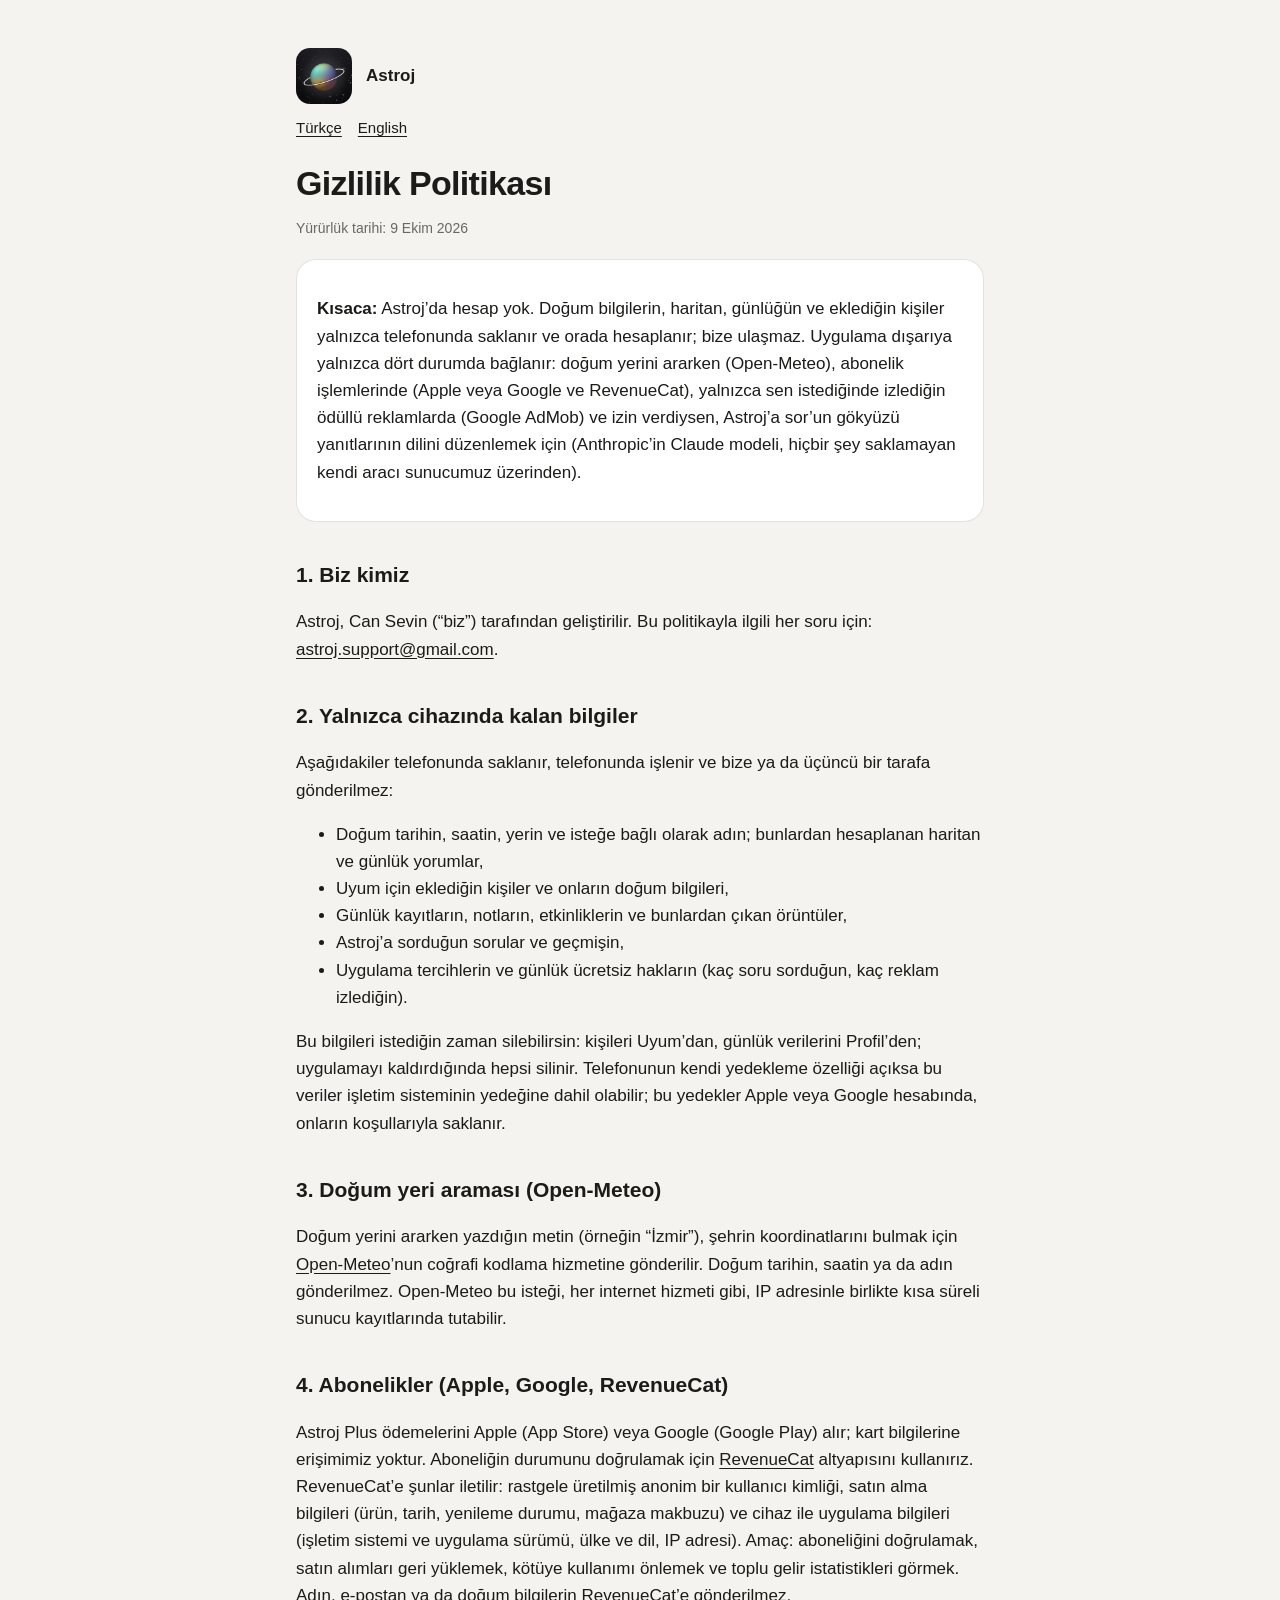
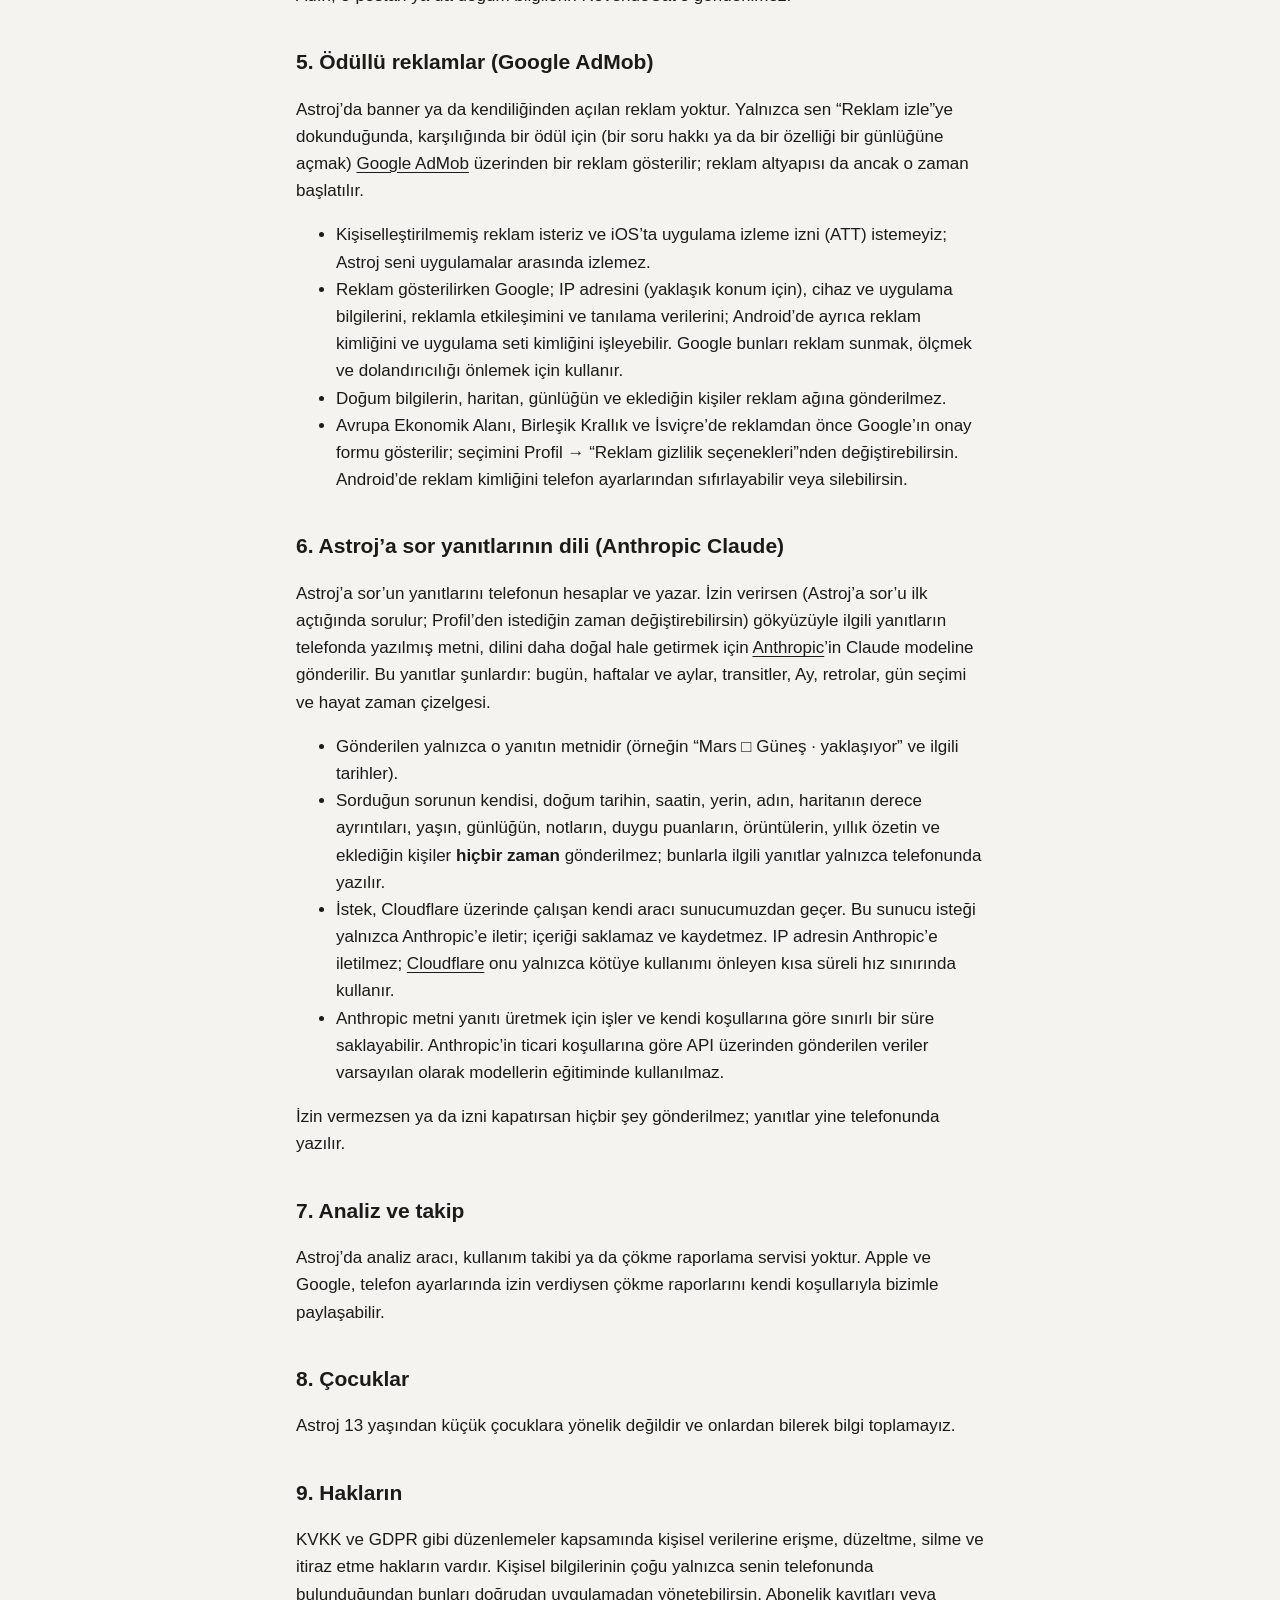
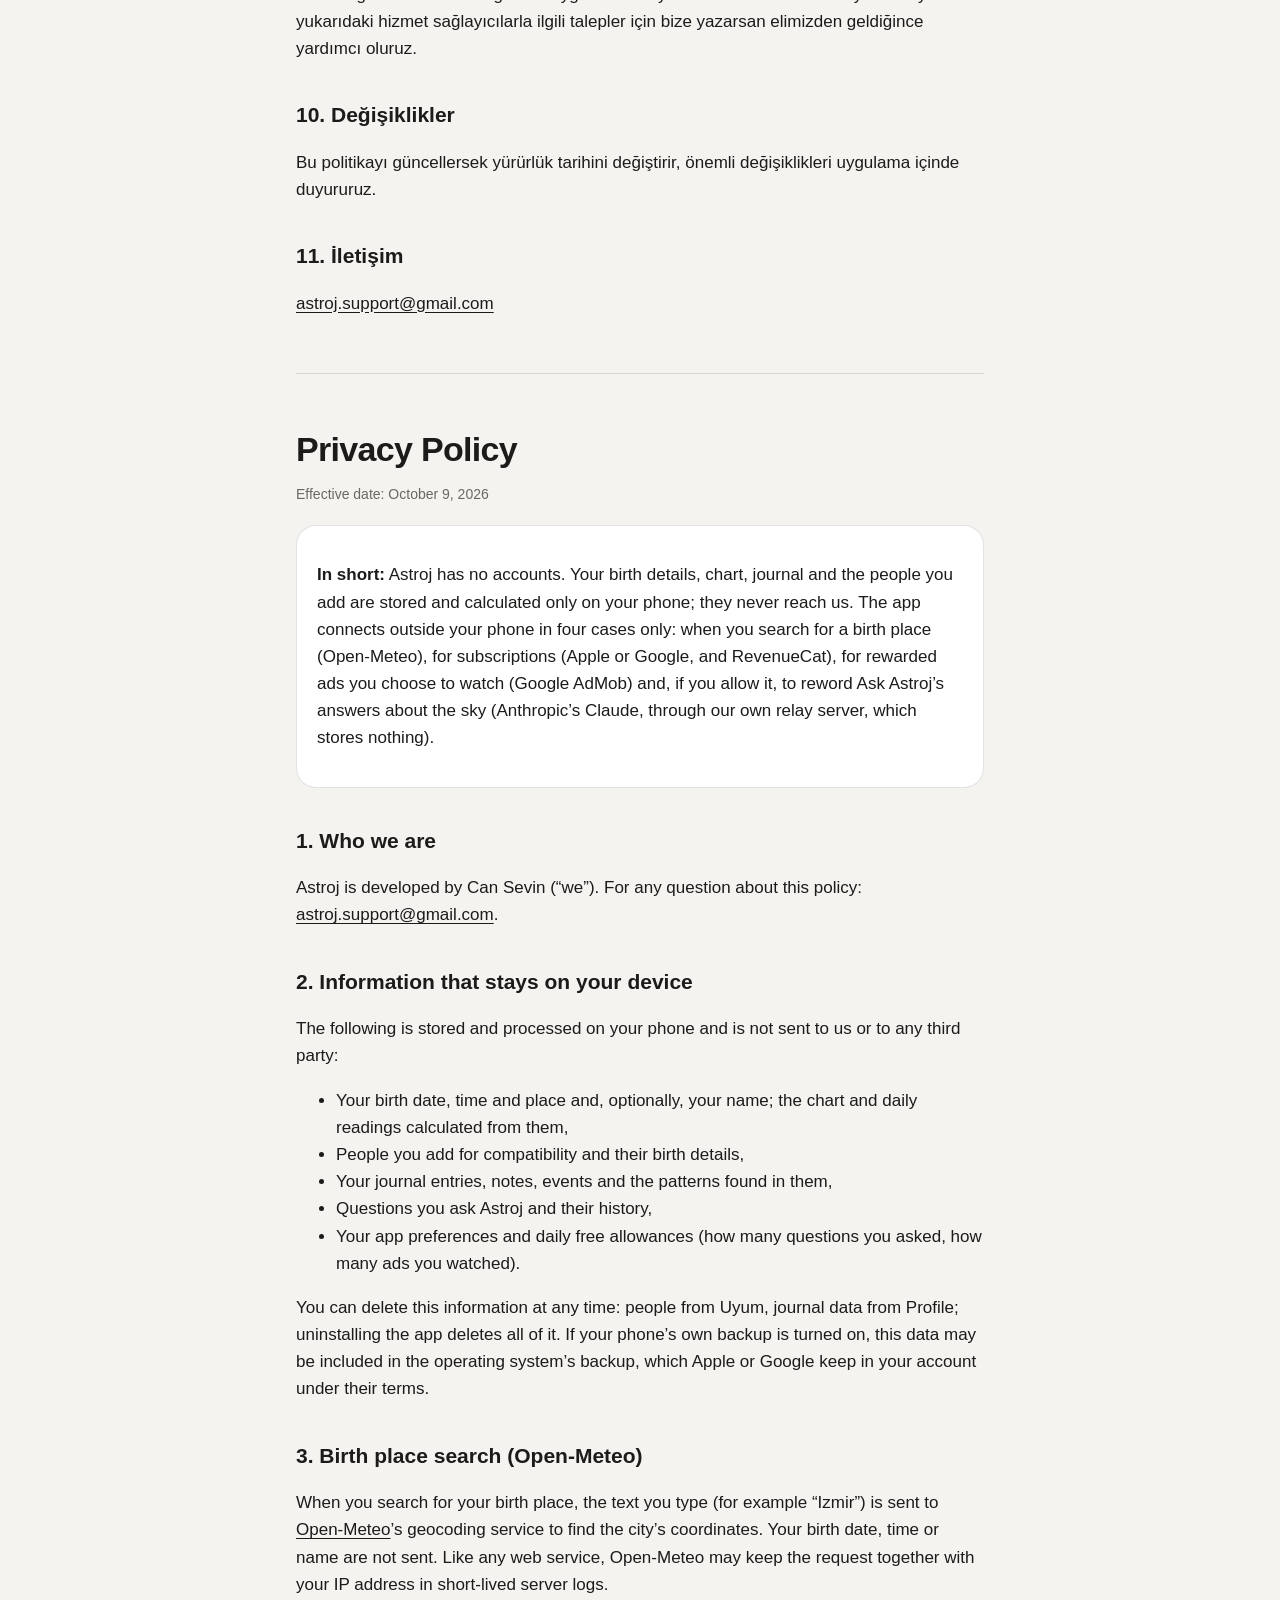
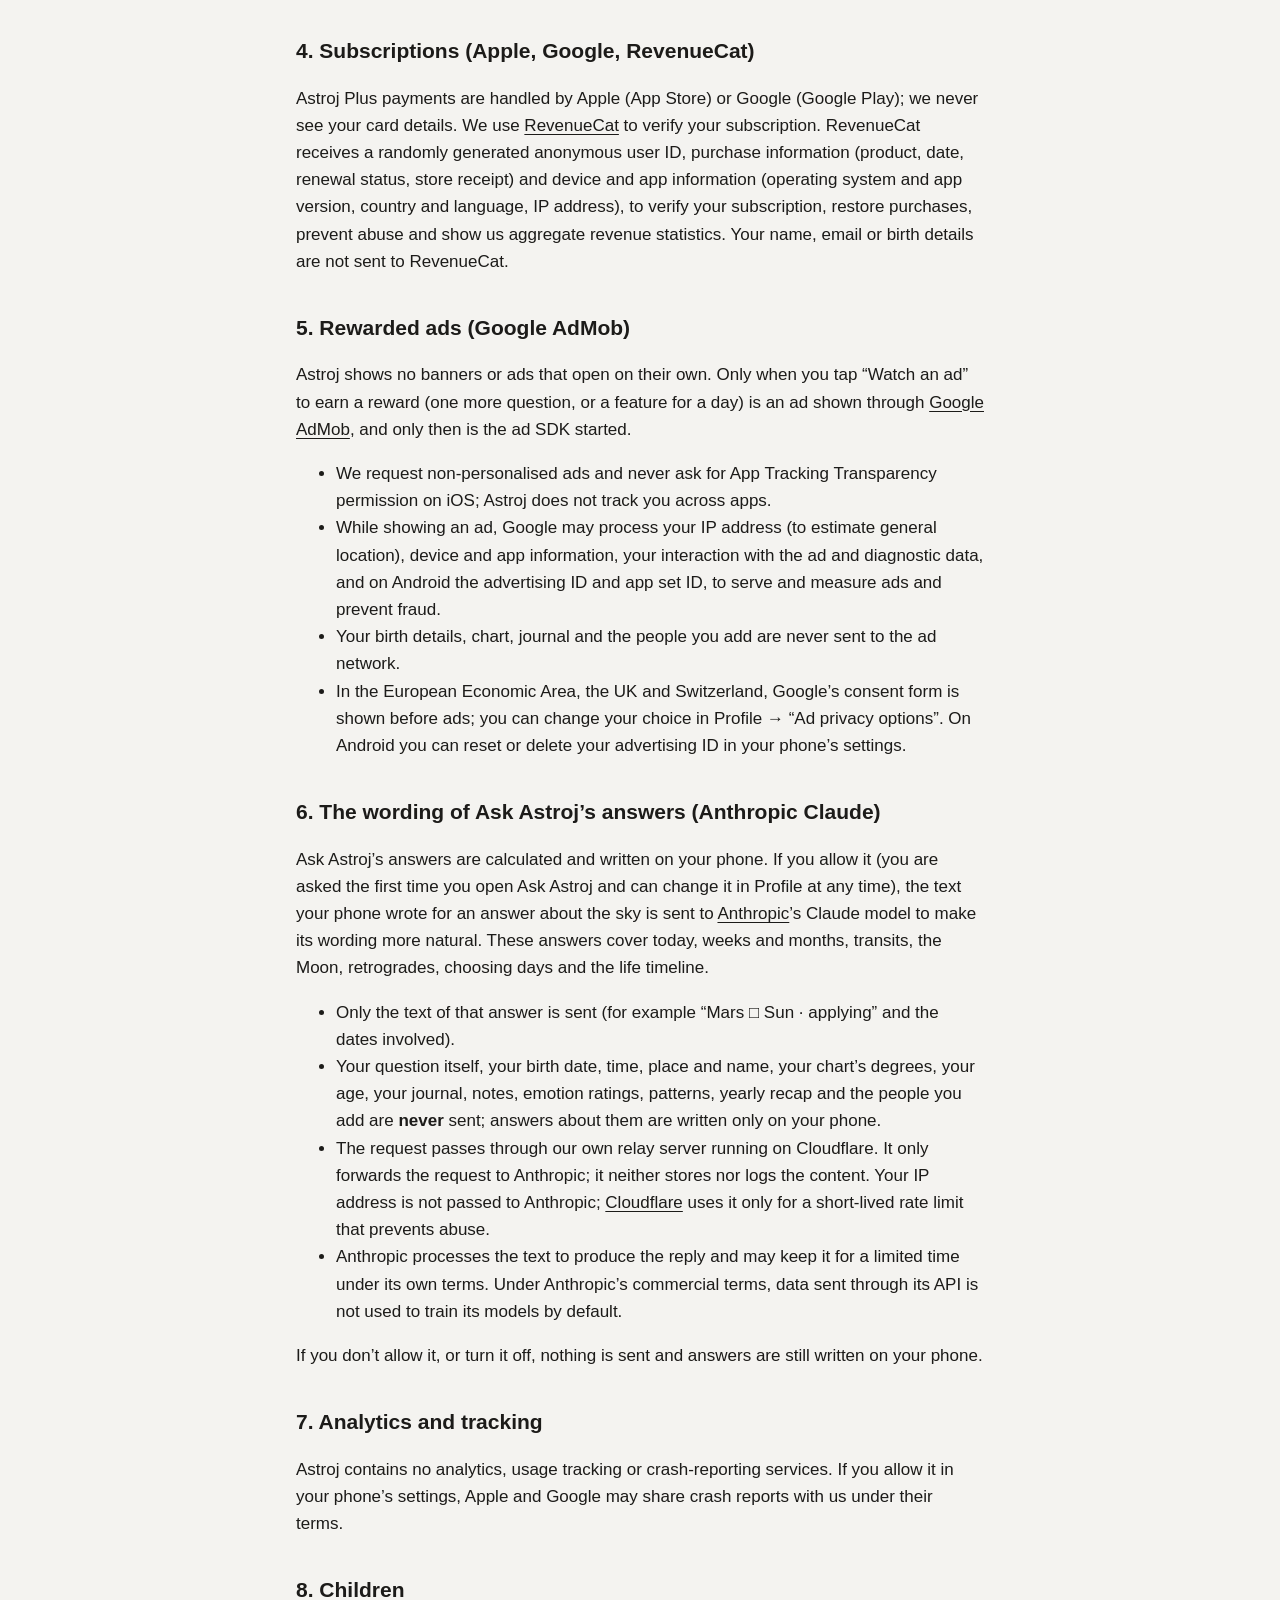
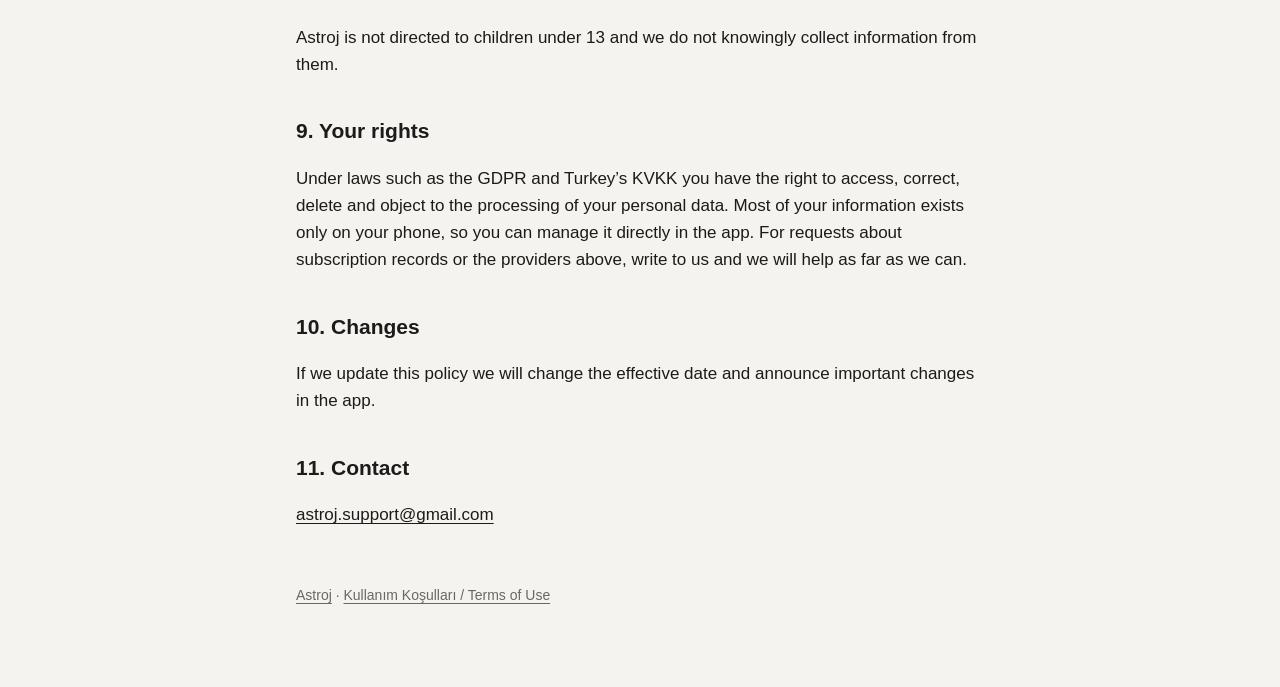
==== astroj/privacy/index.html @ 0447c9cf "Add Astroj support, privacy and terms pages; add AdMob publisher to app-ads.txt Co-Authored-By: Clau" ====
<!doctype html>
<html lang="tr">
  <head>
    <meta charset="utf-8" />
    <meta name="viewport" content="width=device-width, initial-scale=1" />
    <title>Astroj · Gizlilik Politikası</title>
    <meta name="description" content="Astroj'un hangi bilgileri nerede tuttuğu ve kimlerle paylaştığı." />
    <link rel="stylesheet" href="../style.css" />
  </head>
  <body>
    <main>
      <header>
        <img src="../icon.png" alt="" />
        <strong>Astroj</strong>
      </header>
      <nav class="lang"><a href="#tr">Türkçe</a><a href="#en">English</a></nav>

      <section id="tr">
        <h1>Gizlilik Politikası</h1>
        <p class="meta">Yürürlük tarihi: 9 Ekim 2026</p>

        <div class="summary">
          <p>
            <strong>Kısaca:</strong> Astroj’da hesap yok. Doğum bilgilerin, haritan, günlüğün ve eklediğin kişiler yalnızca telefonunda
            saklanır ve orada hesaplanır; bize ulaşmaz. Uygulama dışarıya yalnızca dört durumda bağlanır: doğum yerini ararken (Open-Meteo),
            abonelik işlemlerinde (Apple veya Google ve RevenueCat), yalnızca sen istediğinde izlediğin ödüllü reklamlarda (Google AdMob) ve
            izin verdiysen, Astroj’a sor’un gökyüzü yanıtlarının dilini düzenlemek için (Anthropic’in Claude modeli, hiçbir şey saklamayan
            kendi aracı sunucumuz üzerinden).
          </p>
        </div>

        <h2>1. Biz kimiz</h2>
        <p>Astroj, Can Sevin (“biz”) tarafından geliştirilir. Bu politikayla ilgili her soru için: <a href="mailto:astroj.support@gmail.com">astroj.support@gmail.com</a>.</p>

        <h2>2. Yalnızca cihazında kalan bilgiler</h2>
        <p>Aşağıdakiler telefonunda saklanır, telefonunda işlenir ve bize ya da üçüncü bir tarafa gönderilmez:</p>
        <ul>
          <li>Doğum tarihin, saatin, yerin ve isteğe bağlı olarak adın; bunlardan hesaplanan haritan ve günlük yorumlar,</li>
          <li>Uyum için eklediğin kişiler ve onların doğum bilgileri,</li>
          <li>Günlük kayıtların, notların, etkinliklerin ve bunlardan çıkan örüntüler,</li>
          <li>Astroj’a sorduğun sorular ve geçmişin,</li>
          <li>Uygulama tercihlerin ve günlük ücretsiz hakların (kaç soru sorduğun, kaç reklam izlediğin).</li>
        </ul>
        <p>
          Bu bilgileri istediğin zaman silebilirsin: kişileri Uyum’dan, günlük verilerini Profil’den; uygulamayı kaldırdığında hepsi silinir.
          Telefonunun kendi yedekleme özelliği açıksa bu veriler işletim sisteminin yedeğine dahil olabilir; bu yedekler Apple veya Google
          hesabında, onların koşullarıyla saklanır.
        </p>

        <h2>3. Doğum yeri araması (Open-Meteo)</h2>
        <p>
          Doğum yerini ararken yazdığın metin (örneğin “İzmir”), şehrin koordinatlarını bulmak için
          <a href="https://open-meteo.com/en/terms">Open-Meteo</a>’nun coğrafi kodlama hizmetine gönderilir. Doğum tarihin, saatin ya da adın
          gönderilmez. Open-Meteo bu isteği, her internet hizmeti gibi, IP adresinle birlikte kısa süreli sunucu kayıtlarında tutabilir.
        </p>

        <h2>4. Abonelikler (Apple, Google, RevenueCat)</h2>
        <p>
          Astroj Plus ödemelerini Apple (App Store) veya Google (Google Play) alır; kart bilgilerine erişimimiz yoktur. Aboneliğin durumunu
          doğrulamak için <a href="https://www.revenuecat.com/privacy">RevenueCat</a> altyapısını kullanırız. RevenueCat’e şunlar iletilir:
          rastgele üretilmiş anonim bir kullanıcı kimliği, satın alma bilgileri (ürün, tarih, yenileme durumu, mağaza makbuzu) ve cihaz ile
          uygulama bilgileri (işletim sistemi ve uygulama sürümü, ülke ve dil, IP adresi). Amaç: aboneliğini doğrulamak, satın alımları geri
          yüklemek, kötüye kullanımı önlemek ve toplu gelir istatistikleri görmek. Adın, e-postan ya da doğum bilgilerin RevenueCat’e
          gönderilmez.
        </p>

        <h2>5. Ödüllü reklamlar (Google AdMob)</h2>
        <p>
          Astroj’da banner ya da kendiliğinden açılan reklam yoktur. Yalnızca sen “Reklam izle”ye dokunduğunda, karşılığında bir ödül için
          (bir soru hakkı ya da bir özelliği bir günlüğüne açmak) <a href="https://policies.google.com/privacy">Google AdMob</a> üzerinden
          bir reklam gösterilir; reklam altyapısı da ancak o zaman başlatılır.
        </p>
        <ul>
          <li>Kişiselleştirilmemiş reklam isteriz ve iOS’ta uygulama izleme izni (ATT) istemeyiz; Astroj seni uygulamalar arasında izlemez.</li>
          <li>
            Reklam gösterilirken Google; IP adresini (yaklaşık konum için), cihaz ve uygulama bilgilerini, reklamla etkileşimini ve
            tanılama verilerini; Android’de ayrıca reklam kimliğini ve uygulama seti kimliğini işleyebilir. Google bunları reklam sunmak,
            ölçmek ve dolandırıcılığı önlemek için kullanır.
          </li>
          <li>Doğum bilgilerin, haritan, günlüğün ve eklediğin kişiler reklam ağına gönderilmez.</li>
          <li>
            Avrupa Ekonomik Alanı, Birleşik Krallık ve İsviçre’de reklamdan önce Google’ın onay formu gösterilir; seçimini Profil →
            “Reklam gizlilik seçenekleri”nden değiştirebilirsin. Android’de reklam kimliğini telefon ayarlarından sıfırlayabilir veya
            silebilirsin.
          </li>
        </ul>

        <h2>6. Astroj’a sor yanıtlarının dili (Anthropic Claude)</h2>
        <p>
          Astroj’a sor’un yanıtlarını telefonun hesaplar ve yazar. İzin verirsen (Astroj’a sor’u ilk açtığında sorulur; Profil’den istediğin
          zaman değiştirebilirsin) gökyüzüyle ilgili yanıtların telefonda yazılmış metni, dilini daha doğal hale getirmek için
          <a href="https://www.anthropic.com/legal/privacy">Anthropic</a>’in Claude modeline gönderilir. Bu yanıtlar şunlardır: bugün,
          haftalar ve aylar, transitler, Ay, retrolar, gün seçimi ve hayat zaman çizelgesi.
        </p>
        <ul>
          <li>Gönderilen yalnızca o yanıtın metnidir (örneğin “Mars □ Güneş · yaklaşıyor” ve ilgili tarihler).</li>
          <li>
            Sorduğun sorunun kendisi, doğum tarihin, saatin, yerin, adın, haritanın derece ayrıntıları, yaşın, günlüğün, notların, duygu
            puanların, örüntülerin, yıllık özetin ve eklediğin kişiler <strong>hiçbir zaman</strong> gönderilmez; bunlarla ilgili yanıtlar
            yalnızca telefonunda yazılır.
          </li>
          <li>
            İstek, Cloudflare üzerinde çalışan kendi aracı sunucumuzdan geçer. Bu sunucu isteği yalnızca Anthropic’e iletir; içeriği
            saklamaz ve kaydetmez. IP adresin Anthropic’e iletilmez; <a href="https://www.cloudflare.com/privacypolicy/">Cloudflare</a> onu
            yalnızca kötüye kullanımı önleyen kısa süreli hız sınırında kullanır.
          </li>
          <li>
            Anthropic metni yanıtı üretmek için işler ve kendi koşullarına göre sınırlı bir süre saklayabilir. Anthropic’in ticari
            koşullarına göre API üzerinden gönderilen veriler varsayılan olarak modellerin eğitiminde kullanılmaz.
          </li>
        </ul>
        <p>İzin vermezsen ya da izni kapatırsan hiçbir şey gönderilmez; yanıtlar yine telefonunda yazılır.</p>

        <h2>7. Analiz ve takip</h2>
        <p>
          Astroj’da analiz aracı, kullanım takibi ya da çökme raporlama servisi yoktur. Apple ve Google, telefon ayarlarında izin verdiysen
          çökme raporlarını kendi koşullarıyla bizimle paylaşabilir.
        </p>

        <h2>8. Çocuklar</h2>
        <p>Astroj 13 yaşından küçük çocuklara yönelik değildir ve onlardan bilerek bilgi toplamayız.</p>

        <h2>9. Hakların</h2>
        <p>
          KVKK ve GDPR gibi düzenlemeler kapsamında kişisel verilerine erişme, düzeltme, silme ve itiraz etme hakların vardır. Kişisel
          bilgilerinin çoğu yalnızca senin telefonunda bulunduğundan bunları doğrudan uygulamadan yönetebilirsin. Abonelik kayıtları veya
          yukarıdaki hizmet sağlayıcılarla ilgili talepler için bize yazarsan elimizden geldiğince yardımcı oluruz.
        </p>

        <h2>10. Değişiklikler</h2>
        <p>Bu politikayı güncellersek yürürlük tarihini değiştirir, önemli değişiklikleri uygulama içinde duyururuz.</p>

        <h2>11. İletişim</h2>
        <p><a href="mailto:astroj.support@gmail.com">astroj.support@gmail.com</a></p>
      </section>

      <hr />

      <section id="en" lang="en">
        <h1>Privacy Policy</h1>
        <p class="meta">Effective date: October 9, 2026</p>

        <div class="summary">
          <p>
            <strong>In short:</strong> Astroj has no accounts. Your birth details, chart, journal and the people you add are stored and
            calculated only on your phone; they never reach us. The app connects outside your phone in four cases only: when you search for a
            birth place (Open-Meteo), for subscriptions (Apple or Google, and RevenueCat), for rewarded ads you choose to watch (Google AdMob)
            and, if you allow it, to reword Ask Astroj’s answers about the sky (Anthropic’s Claude, through our own relay server, which stores
            nothing).
          </p>
        </div>

        <h2>1. Who we are</h2>
        <p>Astroj is developed by Can Sevin (“we”). For any question about this policy: <a href="mailto:astroj.support@gmail.com">astroj.support@gmail.com</a>.</p>

        <h2>2. Information that stays on your device</h2>
        <p>The following is stored and processed on your phone and is not sent to us or to any third party:</p>
        <ul>
          <li>Your birth date, time and place and, optionally, your name; the chart and daily readings calculated from them,</li>
          <li>People you add for compatibility and their birth details,</li>
          <li>Your journal entries, notes, events and the patterns found in them,</li>
          <li>Questions you ask Astroj and their history,</li>
          <li>Your app preferences and daily free allowances (how many questions you asked, how many ads you watched).</li>
        </ul>
        <p>
          You can delete this information at any time: people from Uyum, journal data from Profile; uninstalling the app deletes all of it.
          If your phone’s own backup is turned on, this data may be included in the operating system’s backup, which Apple or Google keep in
          your account under their terms.
        </p>

        <h2>3. Birth place search (Open-Meteo)</h2>
        <p>
          When you search for your birth place, the text you type (for example “Izmir”) is sent to
          <a href="https://open-meteo.com/en/terms">Open-Meteo</a>’s geocoding service to find the city’s coordinates. Your birth date, time or
          name are not sent. Like any web service, Open-Meteo may keep the request together with your IP address in short-lived server logs.
        </p>

        <h2>4. Subscriptions (Apple, Google, RevenueCat)</h2>
        <p>
          Astroj Plus payments are handled by Apple (App Store) or Google (Google Play); we never see your card details. We use
          <a href="https://www.revenuecat.com/privacy">RevenueCat</a> to verify your subscription. RevenueCat receives a randomly generated
          anonymous user ID, purchase information (product, date, renewal status, store receipt) and device and app information (operating
          system and app version, country and language, IP address), to verify your subscription, restore purchases, prevent abuse and show
          us aggregate revenue statistics. Your name, email or birth details are not sent to RevenueCat.
        </p>

        <h2>5. Rewarded ads (Google AdMob)</h2>
        <p>
          Astroj shows no banners or ads that open on their own. Only when you tap “Watch an ad” to earn a reward (one more question, or a
          feature for a day) is an ad shown through <a href="https://policies.google.com/privacy">Google AdMob</a>, and only then is the ad
          SDK started.
        </p>
        <ul>
          <li>We request non-personalised ads and never ask for App Tracking Transparency permission on iOS; Astroj does not track you across apps.</li>
          <li>
            While showing an ad, Google may process your IP address (to estimate general location), device and app information, your
            interaction with the ad and diagnostic data, and on Android the advertising ID and app set ID, to serve and measure ads and
            prevent fraud.
          </li>
          <li>Your birth details, chart, journal and the people you add are never sent to the ad network.</li>
          <li>
            In the European Economic Area, the UK and Switzerland, Google’s consent form is shown before ads; you can change your choice in
            Profile → “Ad privacy options”. On Android you can reset or delete your advertising ID in your phone’s settings.
          </li>
        </ul>

        <h2>6. The wording of Ask Astroj’s answers (Anthropic Claude)</h2>
        <p>
          Ask Astroj’s answers are calculated and written on your phone. If you allow it (you are asked the first time you open Ask Astroj
          and can change it in Profile at any time), the text your phone wrote for an answer about the sky is sent to
          <a href="https://www.anthropic.com/legal/privacy">Anthropic</a>’s Claude model to make its wording more natural. These answers
          cover today, weeks and months, transits, the Moon, retrogrades, choosing days and the life timeline.
        </p>
        <ul>
          <li>Only the text of that answer is sent (for example “Mars □ Sun · applying” and the dates involved).</li>
          <li>
            Your question itself, your birth date, time, place and name, your chart’s degrees, your age, your journal, notes, emotion
            ratings, patterns, yearly recap and the people you add are <strong>never</strong> sent; answers about them are written only on
            your phone.
          </li>
          <li>
            The request passes through our own relay server running on Cloudflare. It only forwards the request to Anthropic; it neither
            stores nor logs the content. Your IP address is not passed to Anthropic; <a href="https://www.cloudflare.com/privacypolicy/">Cloudflare</a>
            uses it only for a short-lived rate limit that prevents abuse.
          </li>
          <li>
            Anthropic processes the text to produce the reply and may keep it for a limited time under its own terms. Under Anthropic’s
            commercial terms, data sent through its API is not used to train its models by default.
          </li>
        </ul>
        <p>If you don’t allow it, or turn it off, nothing is sent and answers are still written on your phone.</p>

        <h2>7. Analytics and tracking</h2>
        <p>
          Astroj contains no analytics, usage tracking or crash-reporting services. If you allow it in your phone’s settings, Apple and
          Google may share crash reports with us under their terms.
        </p>

        <h2>8. Children</h2>
        <p>Astroj is not directed to children under 13 and we do not knowingly collect information from them.</p>

        <h2>9. Your rights</h2>
        <p>
          Under laws such as the GDPR and Turkey’s KVKK you have the right to access, correct, delete and object to the processing of your
          personal data. Most of your information exists only on your phone, so you can manage it directly in the app. For requests about
          subscription records or the providers above, write to us and we will help as far as we can.
        </p>

        <h2>10. Changes</h2>
        <p>If we update this policy we will change the effective date and announce important changes in the app.</p>

        <h2>11. Contact</h2>
        <p><a href="mailto:astroj.support@gmail.com">astroj.support@gmail.com</a></p>
      </section>

      <footer><a href="../">Astroj</a> · <a href="../terms/">Kullanım Koşulları / Terms of Use</a></footer>
    </main>
  </body>
</html>
---- astroj/style.css ----
:root {
  --bg: #f4f3f0;
  --card: #ffffff;
  --text: #1c1b19;
  --muted: #6b6862;
  --border: rgba(28, 27, 25, 0.12);
  color-scheme: light dark;
}

@media (prefers-color-scheme: dark) {
  :root {
    --bg: #0b0b0e;
    --card: #18181c;
    --text: #efede8;
    --muted: #a19e97;
    --border: rgba(239, 237, 232, 0.14);
  }
}

* {
  box-sizing: border-box;
}

body {
  margin: 0;
  background: var(--bg);
  color: var(--text);
  font: 17px/1.6 -apple-system, BlinkMacSystemFont, 'Segoe UI', Roboto, Helvetica, Arial, sans-serif;
}

main {
  max-width: 720px;
  margin: 0 auto;
  padding: 48px 16px 80px;
}

header {
  display: flex;
  align-items: center;
  gap: 14px;
  margin-bottom: 8px;
}

header img {
  width: 56px;
  height: 56px;
  border-radius: 14px;
}

h1 {
  font-size: 34px;
  line-height: 1.15;
  letter-spacing: -0.02em;
  margin: 24px 0 8px;
}

h2 {
  font-size: 21px;
  margin: 36px 0 8px;
}

h3 {
  font-size: 17px;
  margin: 24px 0 4px;
}

p,
li {
  color: var(--text);
}

.muted,
.meta {
  color: var(--muted);
}

.meta {
  font-size: 14px;
}

.summary {
  background: var(--card);
  border: 1px solid var(--border);
  border-radius: 20px;
  padding: 18px 20px;
  margin: 20px 0;
}

nav.lang {
  display: flex;
  gap: 16px;
  font-size: 15px;
  margin: 12px 0 0;
}

a {
  color: inherit;
  text-underline-offset: 3px;
}

hr {
  border: 0;
  border-top: 1px solid var(--border);
  margin: 56px 0;
}

table {
  width: 100%;
  border-collapse: collapse;
  font-size: 15px;
}

th,
td {
  text-align: left;
  vertical-align: top;
  padding: 10px 8px;
  border-bottom: 1px solid var(--border);
}

footer {
  margin-top: 56px;
  font-size: 14px;
  color: var(--muted);
}
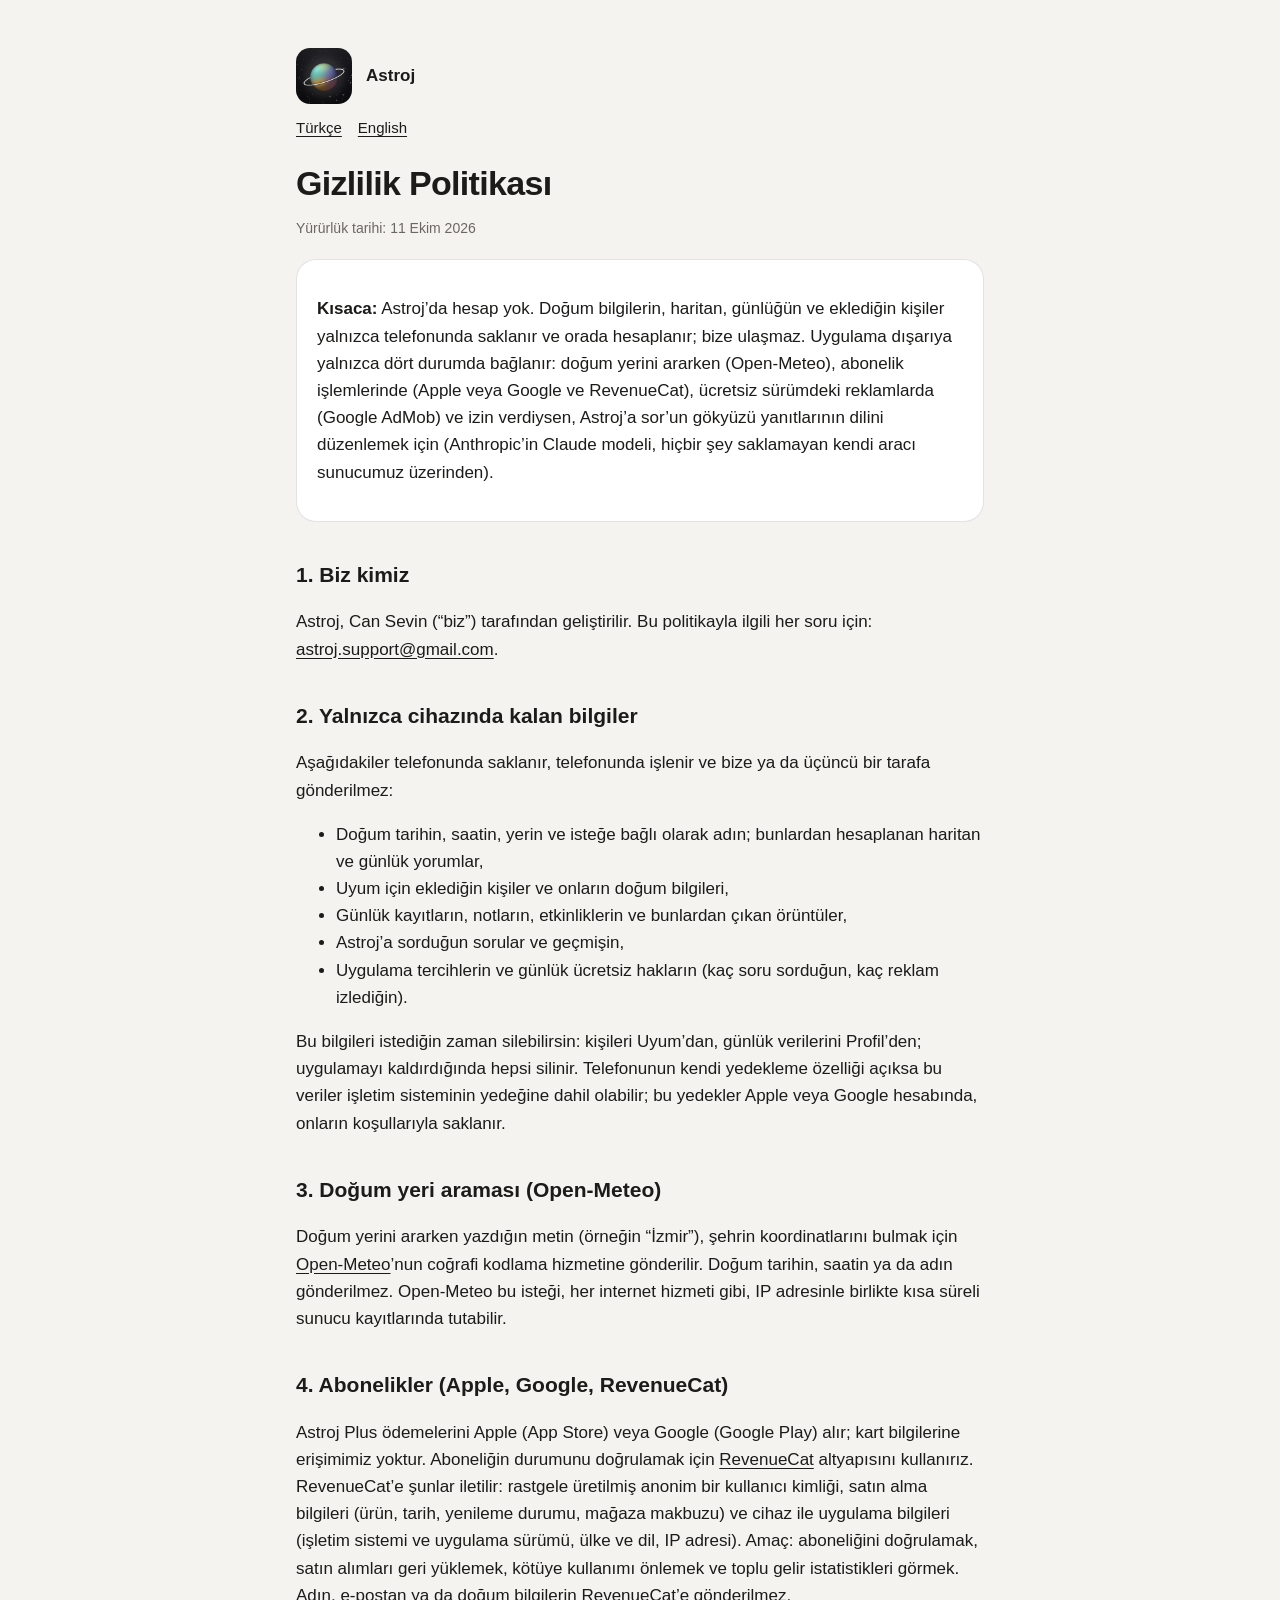
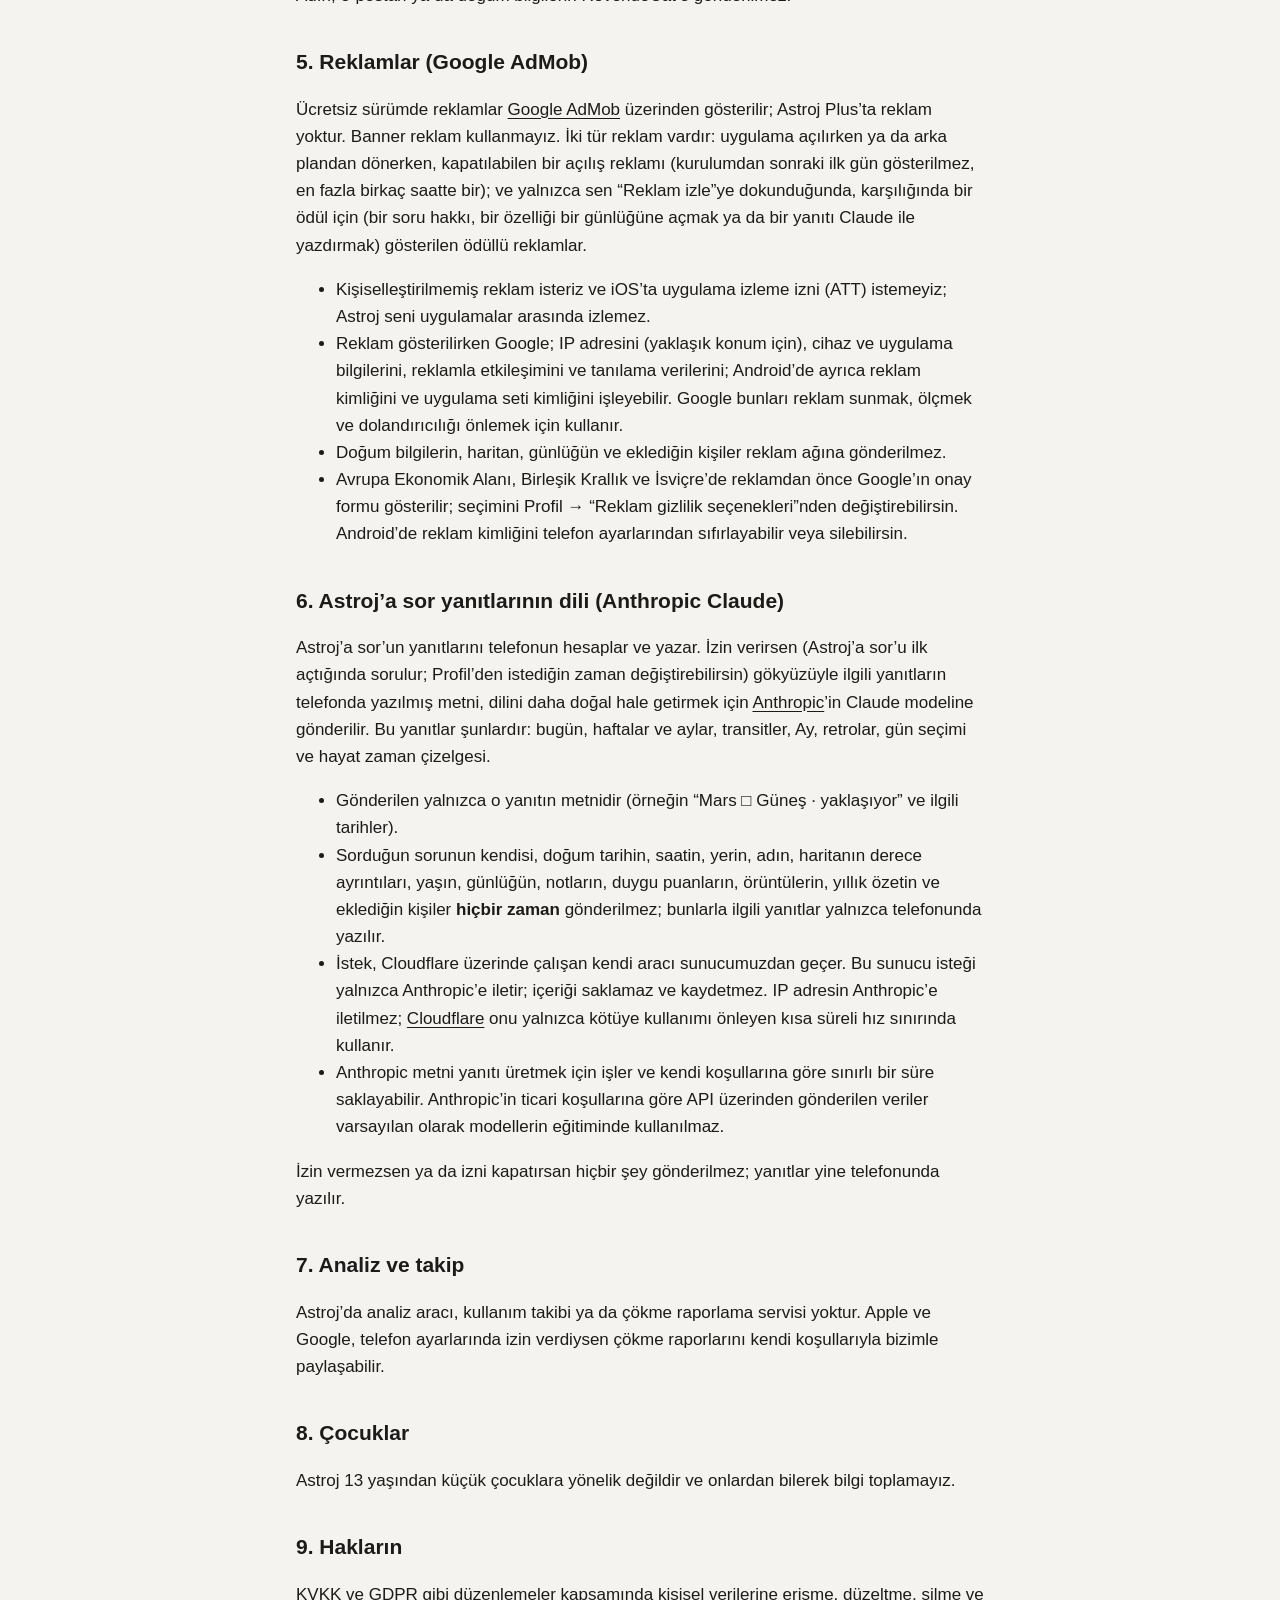
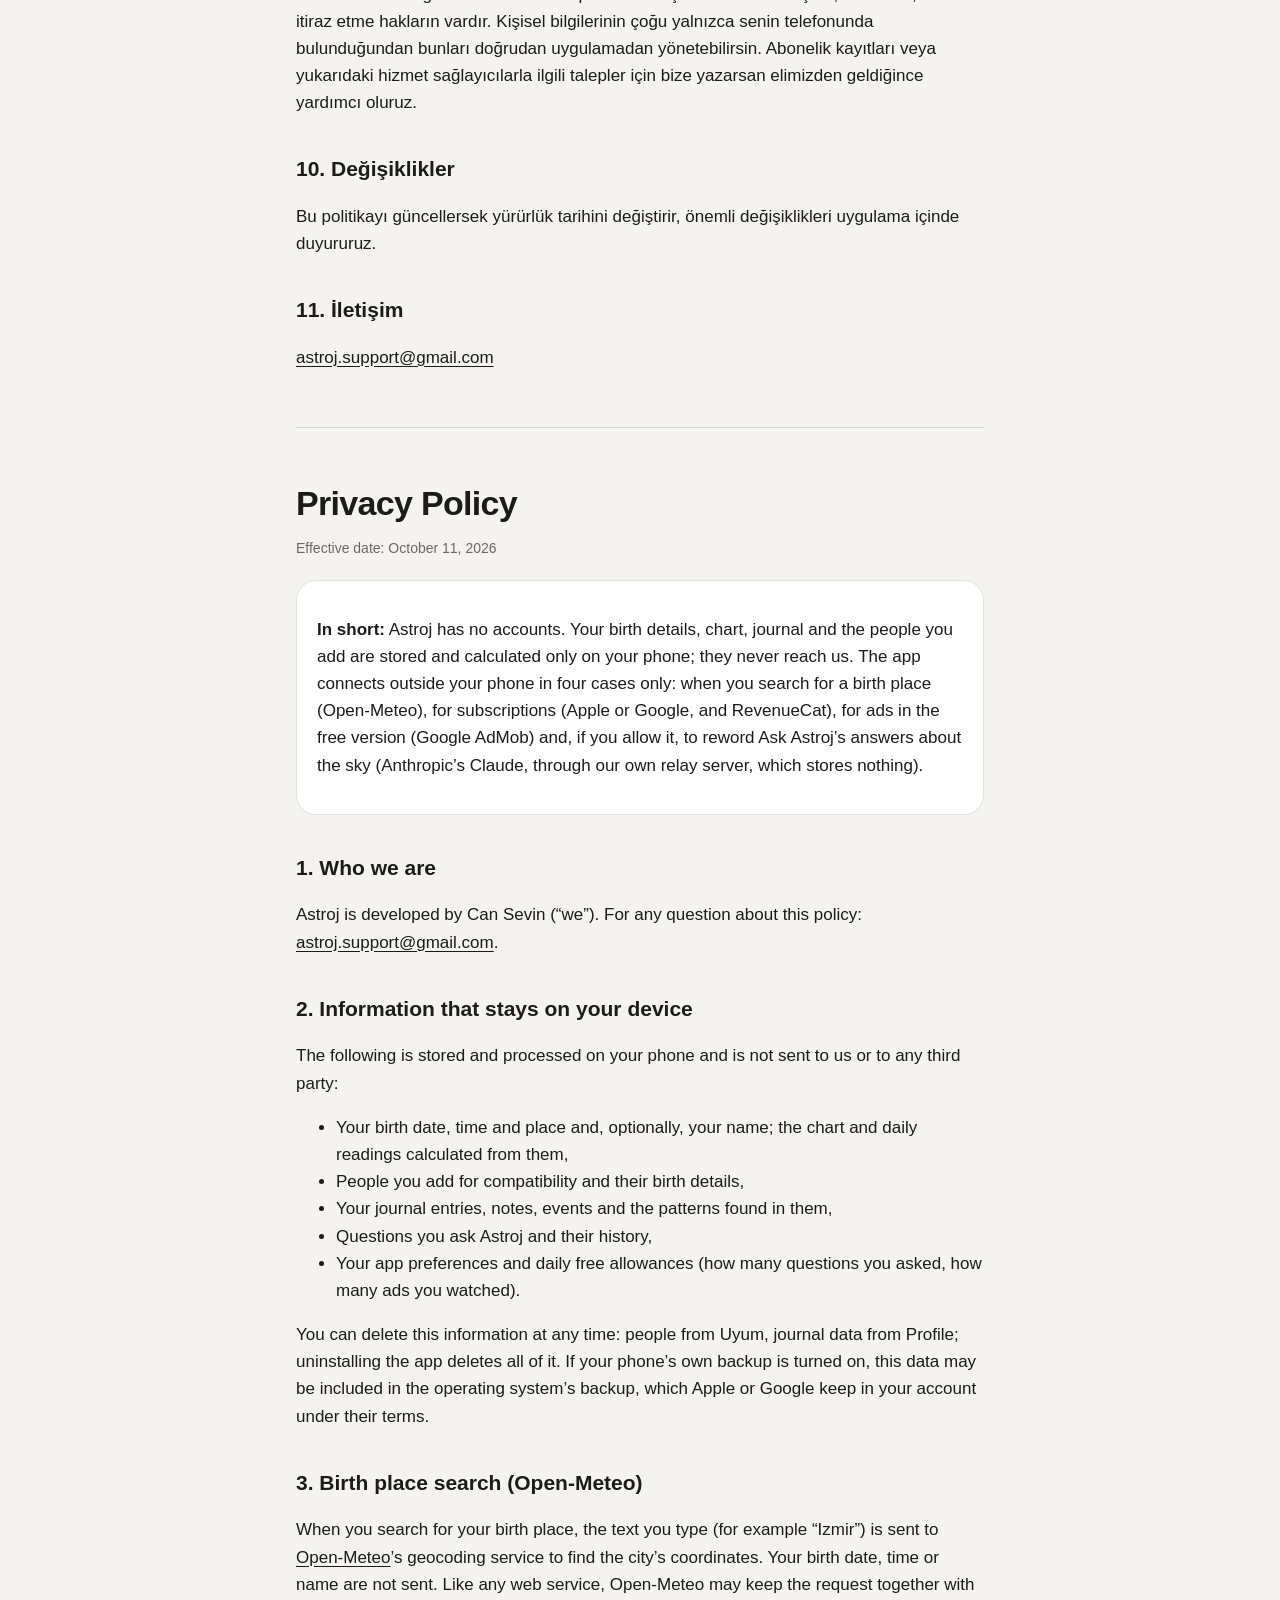
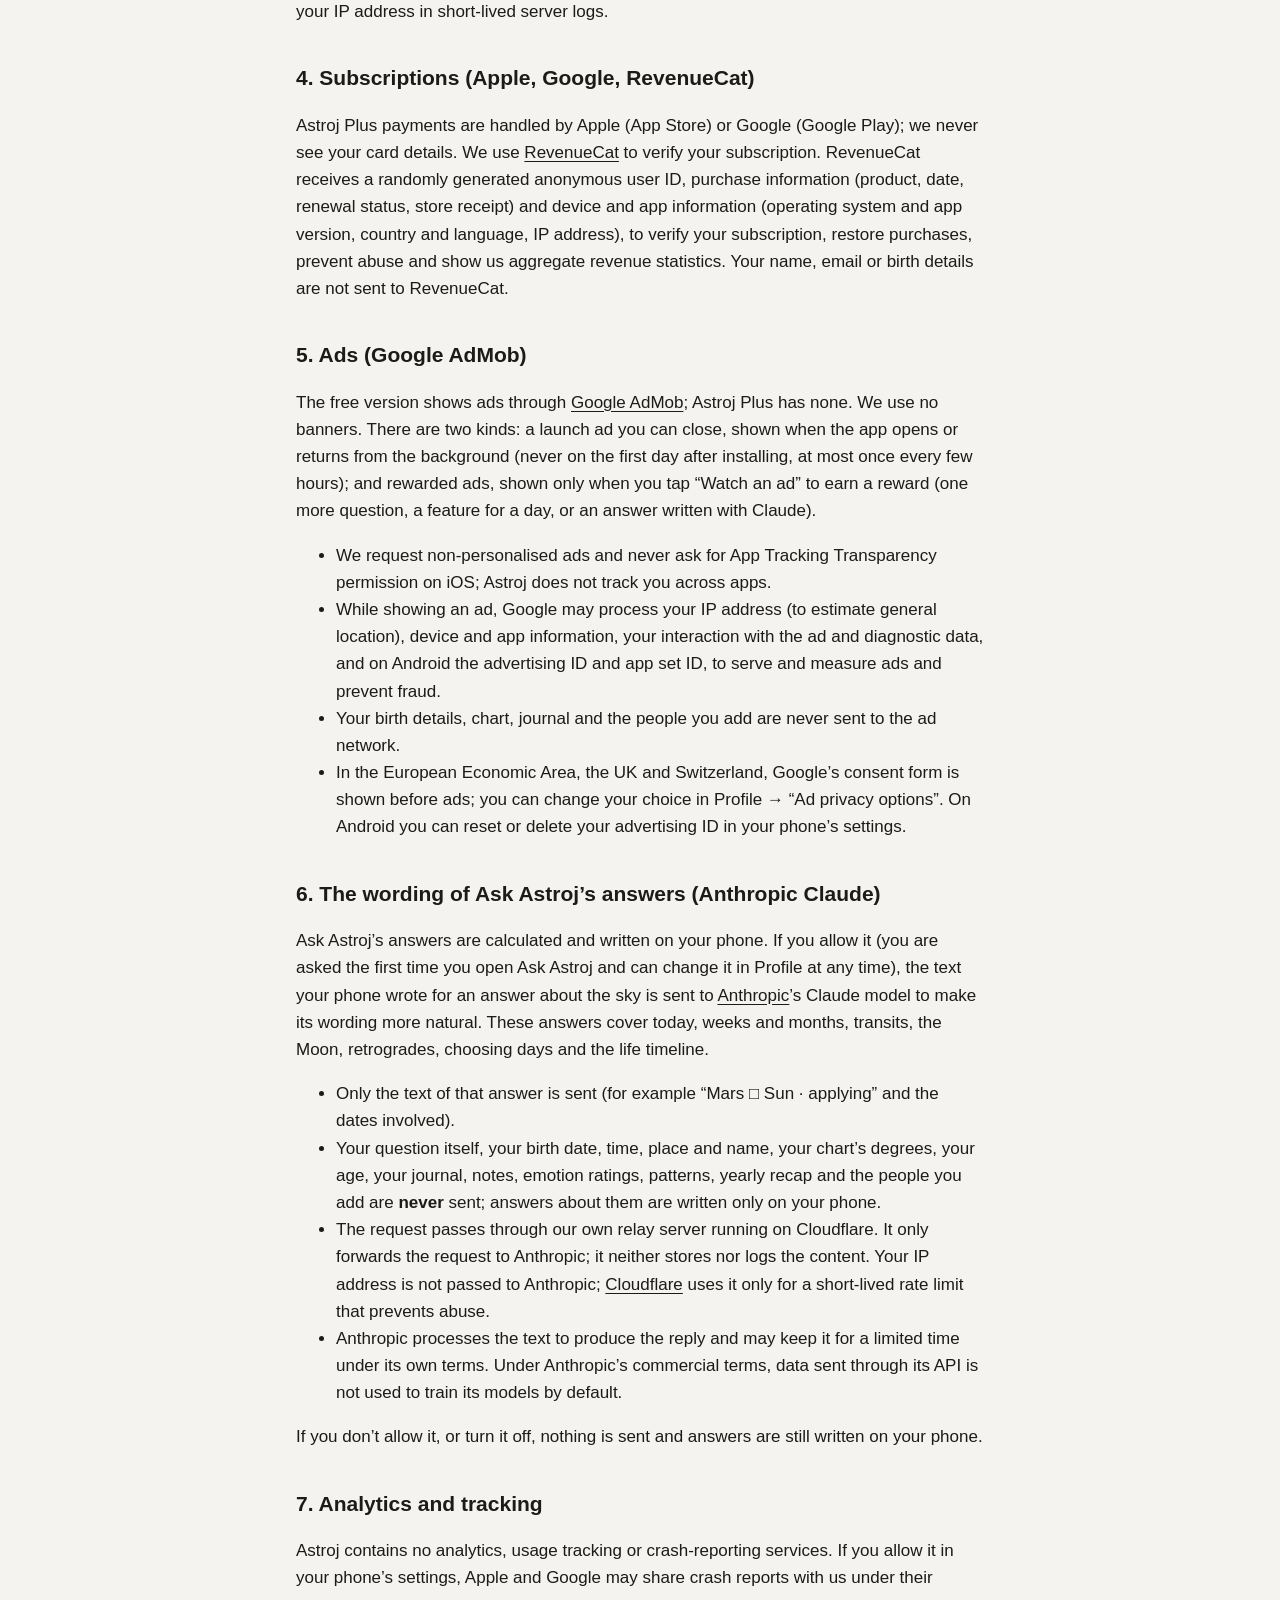
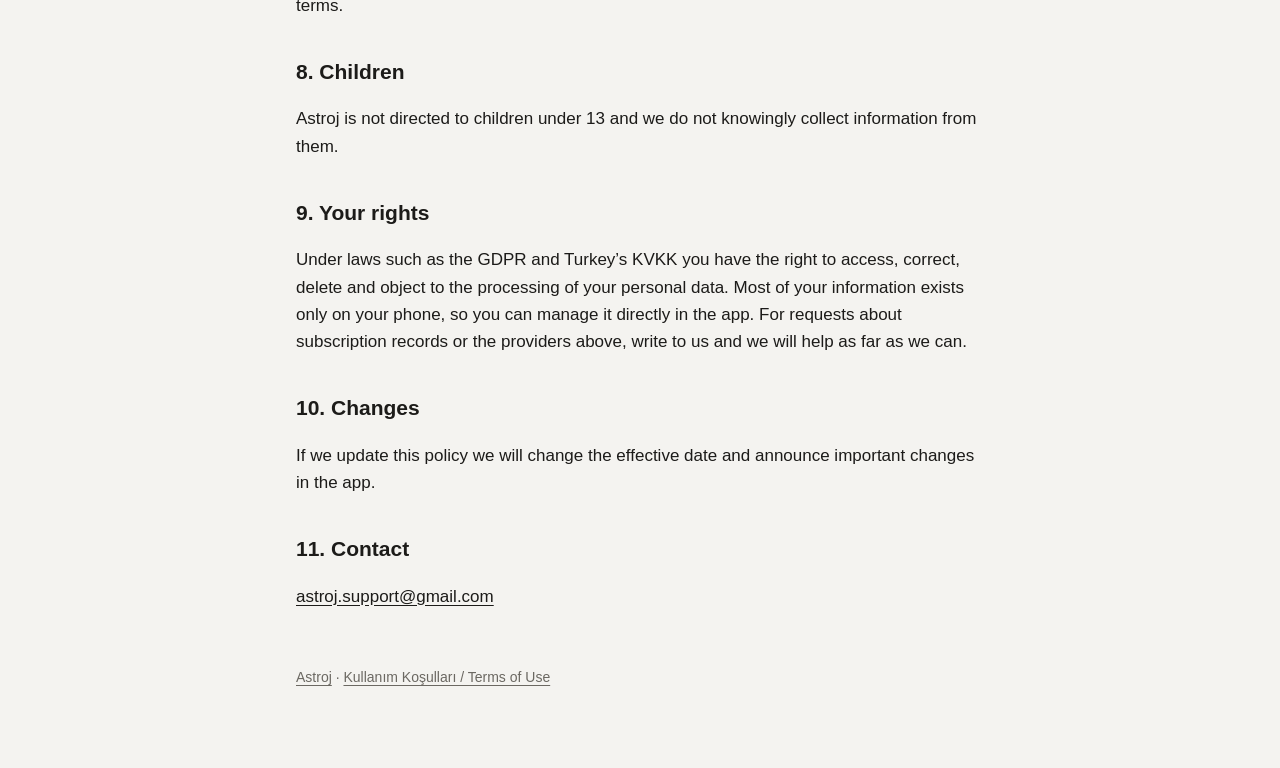
==== commit d358e36f: "Astroj privacy: describe the launch ad for free users Co-Authored-By: Claude Opus 5.5 <noreply@anthr" ====
--- a/astroj/privacy/index.html
+++ b/astroj/privacy/index.html
@@ -17,13 +17,13 @@
 
       <section id="tr">
         <h1>Gizlilik Politikası</h1>
-        <p class="meta">Yürürlük tarihi: 9 Ekim 2026</p>
+        <p class="meta">Yürürlük tarihi: 11 Ekim 2026</p>
 
         <div class="summary">
           <p>
             <strong>Kısaca:</strong> Astroj’da hesap yok. Doğum bilgilerin, haritan, günlüğün ve eklediğin kişiler yalnızca telefonunda
             saklanır ve orada hesaplanır; bize ulaşmaz. Uygulama dışarıya yalnızca dört durumda bağlanır: doğum yerini ararken (Open-Meteo),
-            abonelik işlemlerinde (Apple veya Google ve RevenueCat), yalnızca sen istediğinde izlediğin ödüllü reklamlarda (Google AdMob) ve
+            abonelik işlemlerinde (Apple veya Google ve RevenueCat), ücretsiz sürümdeki reklamlarda (Google AdMob) ve
             izin verdiysen, Astroj’a sor’un gökyüzü yanıtlarının dilini düzenlemek için (Anthropic’in Claude modeli, hiçbir şey saklamayan
             kendi aracı sunucumuz üzerinden).
           </p>
@@ -64,11 +64,13 @@
           gönderilmez.
         </p>
 
-        <h2>5. Ödüllü reklamlar (Google AdMob)</h2>
-        <p>
-          Astroj’da banner ya da kendiliğinden açılan reklam yoktur. Yalnızca sen “Reklam izle”ye dokunduğunda, karşılığında bir ödül için
-          (bir soru hakkı ya da bir özelliği bir günlüğüne açmak) <a href="https://policies.google.com/privacy">Google AdMob</a> üzerinden
-          bir reklam gösterilir; reklam altyapısı da ancak o zaman başlatılır.
+        <h2>5. Reklamlar (Google AdMob)</h2>
+        <p>
+          Ücretsiz sürümde reklamlar <a href="https://policies.google.com/privacy">Google AdMob</a> üzerinden gösterilir; Astroj Plus’ta
+          reklam yoktur. Banner reklam kullanmayız. İki tür reklam vardır: uygulama açılırken ya da arka plandan dönerken, kapatılabilen bir
+          açılış reklamı (kurulumdan sonraki ilk gün gösterilmez, en fazla birkaç saatte bir); ve yalnızca sen “Reklam izle”ye dokunduğunda,
+          karşılığında bir ödül için (bir soru hakkı, bir özelliği bir günlüğüne açmak ya da bir yanıtı Claude ile yazdırmak) gösterilen
+          ödüllü reklamlar.
         </p>
         <ul>
           <li>Kişiselleştirilmemiş reklam isteriz ve iOS’ta uygulama izleme izni (ATT) istemeyiz; Astroj seni uygulamalar arasında izlemez.</li>
@@ -138,13 +140,13 @@
 
       <section id="en" lang="en">
         <h1>Privacy Policy</h1>
-        <p class="meta">Effective date: October 9, 2026</p>
+        <p class="meta">Effective date: October 11, 2026</p>
 
         <div class="summary">
           <p>
             <strong>In short:</strong> Astroj has no accounts. Your birth details, chart, journal and the people you add are stored and
             calculated only on your phone; they never reach us. The app connects outside your phone in four cases only: when you search for a
-            birth place (Open-Meteo), for subscriptions (Apple or Google, and RevenueCat), for rewarded ads you choose to watch (Google AdMob)
+            birth place (Open-Meteo), for subscriptions (Apple or Google, and RevenueCat), for ads in the free version (Google AdMob)
             and, if you allow it, to reword Ask Astroj’s answers about the sky (Anthropic’s Claude, through our own relay server, which stores
             nothing).
           </p>
@@ -184,11 +186,12 @@
           us aggregate revenue statistics. Your name, email or birth details are not sent to RevenueCat.
         </p>
 
-        <h2>5. Rewarded ads (Google AdMob)</h2>
-        <p>
-          Astroj shows no banners or ads that open on their own. Only when you tap “Watch an ad” to earn a reward (one more question, or a
-          feature for a day) is an ad shown through <a href="https://policies.google.com/privacy">Google AdMob</a>, and only then is the ad
-          SDK started.
+        <h2>5. Ads (Google AdMob)</h2>
+        <p>
+          The free version shows ads through <a href="https://policies.google.com/privacy">Google AdMob</a>; Astroj Plus has none. We use no
+          banners. There are two kinds: a launch ad you can close, shown when the app opens or returns from the background (never on the
+          first day after installing, at most once every few hours); and rewarded ads, shown only when you tap “Watch an ad” to earn a reward
+          (one more question, a feature for a day, or an answer written with Claude).
         </p>
         <ul>
           <li>We request non-personalised ads and never ask for App Tracking Transparency permission on iOS; Astroj does not track you across apps.</li>
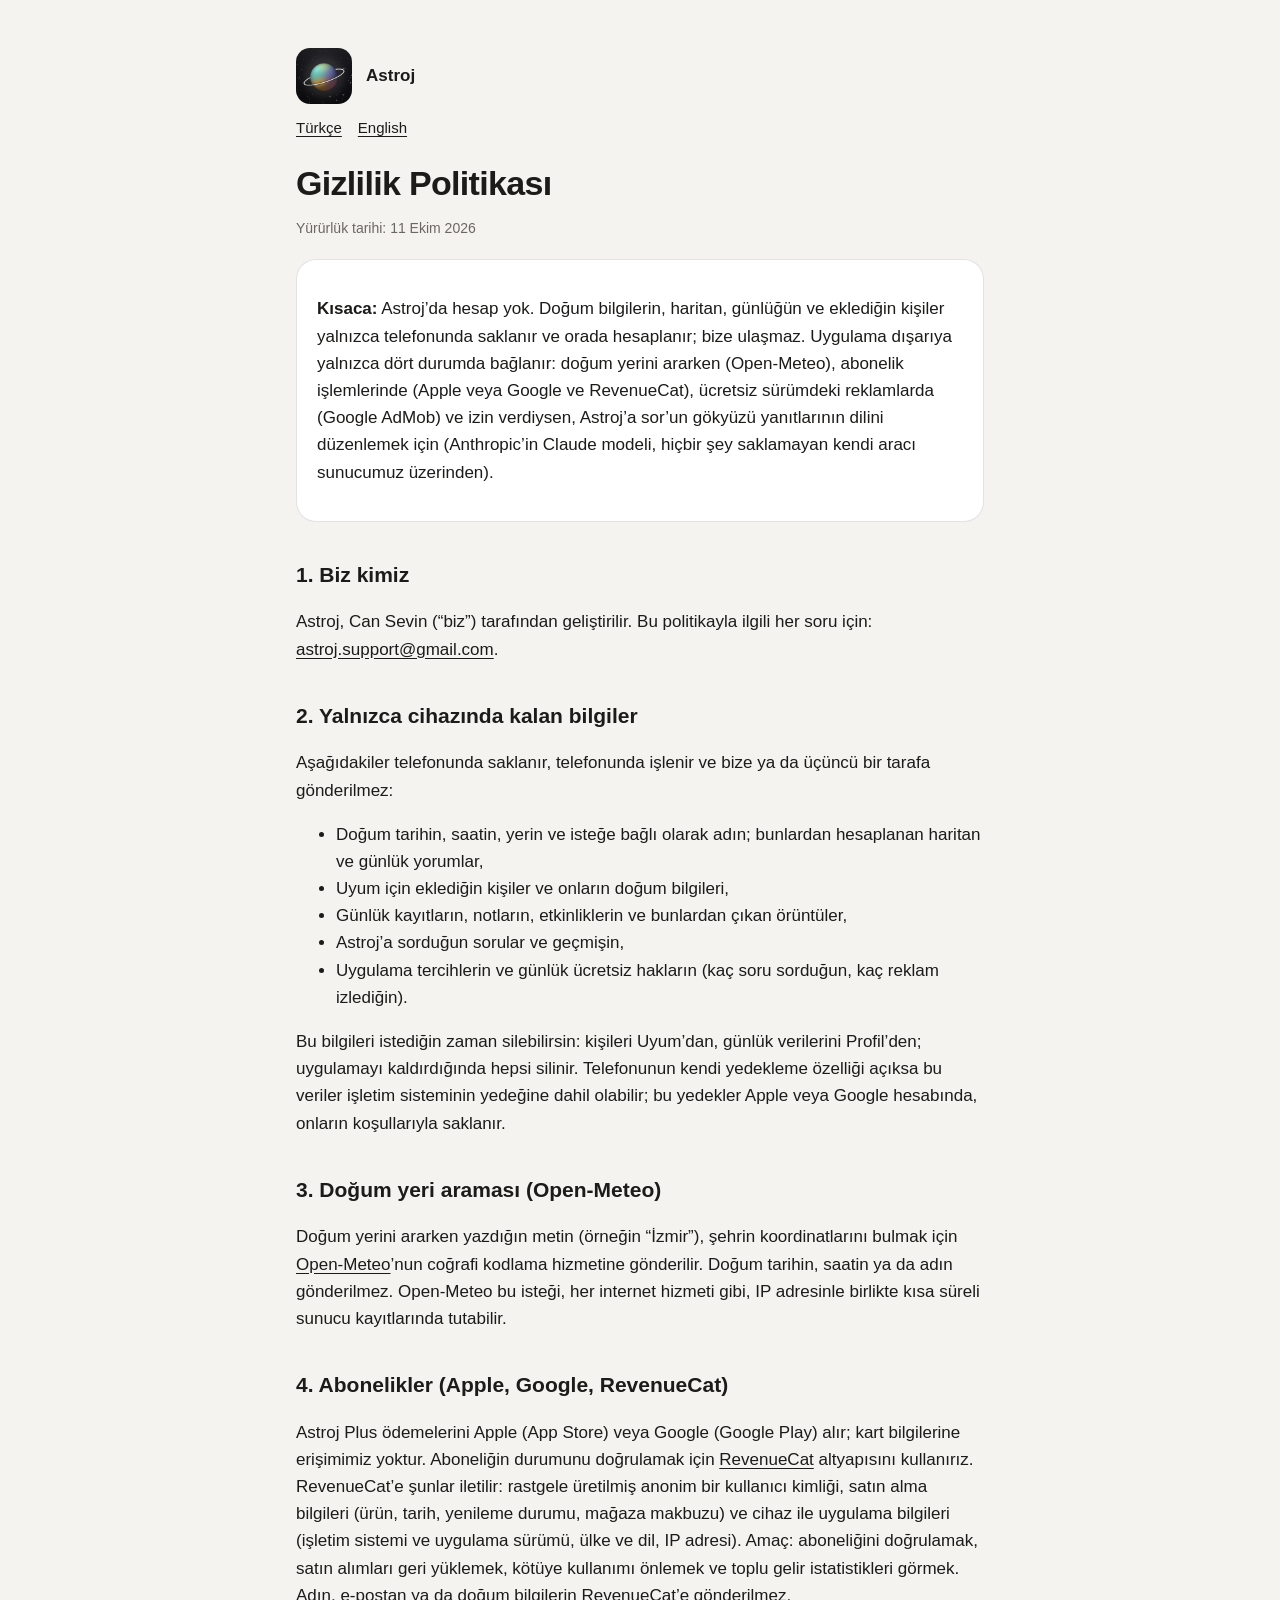
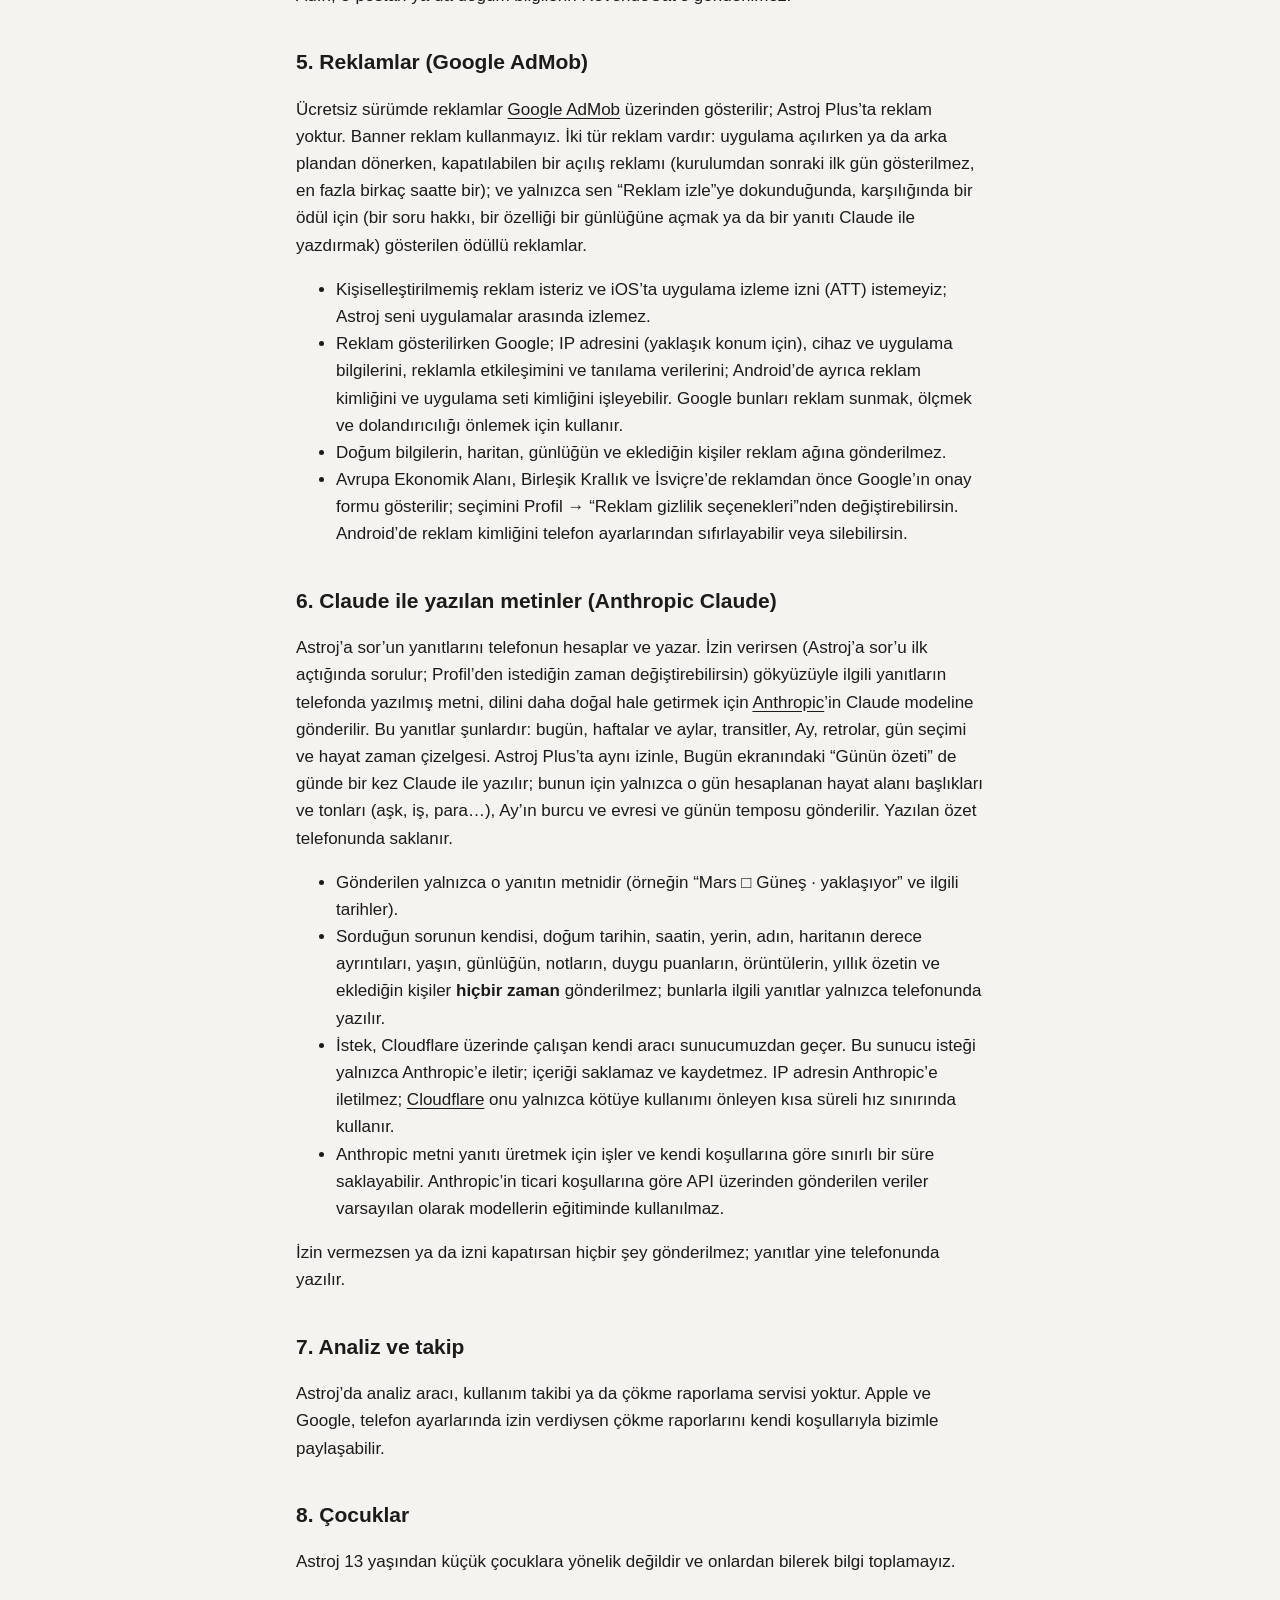
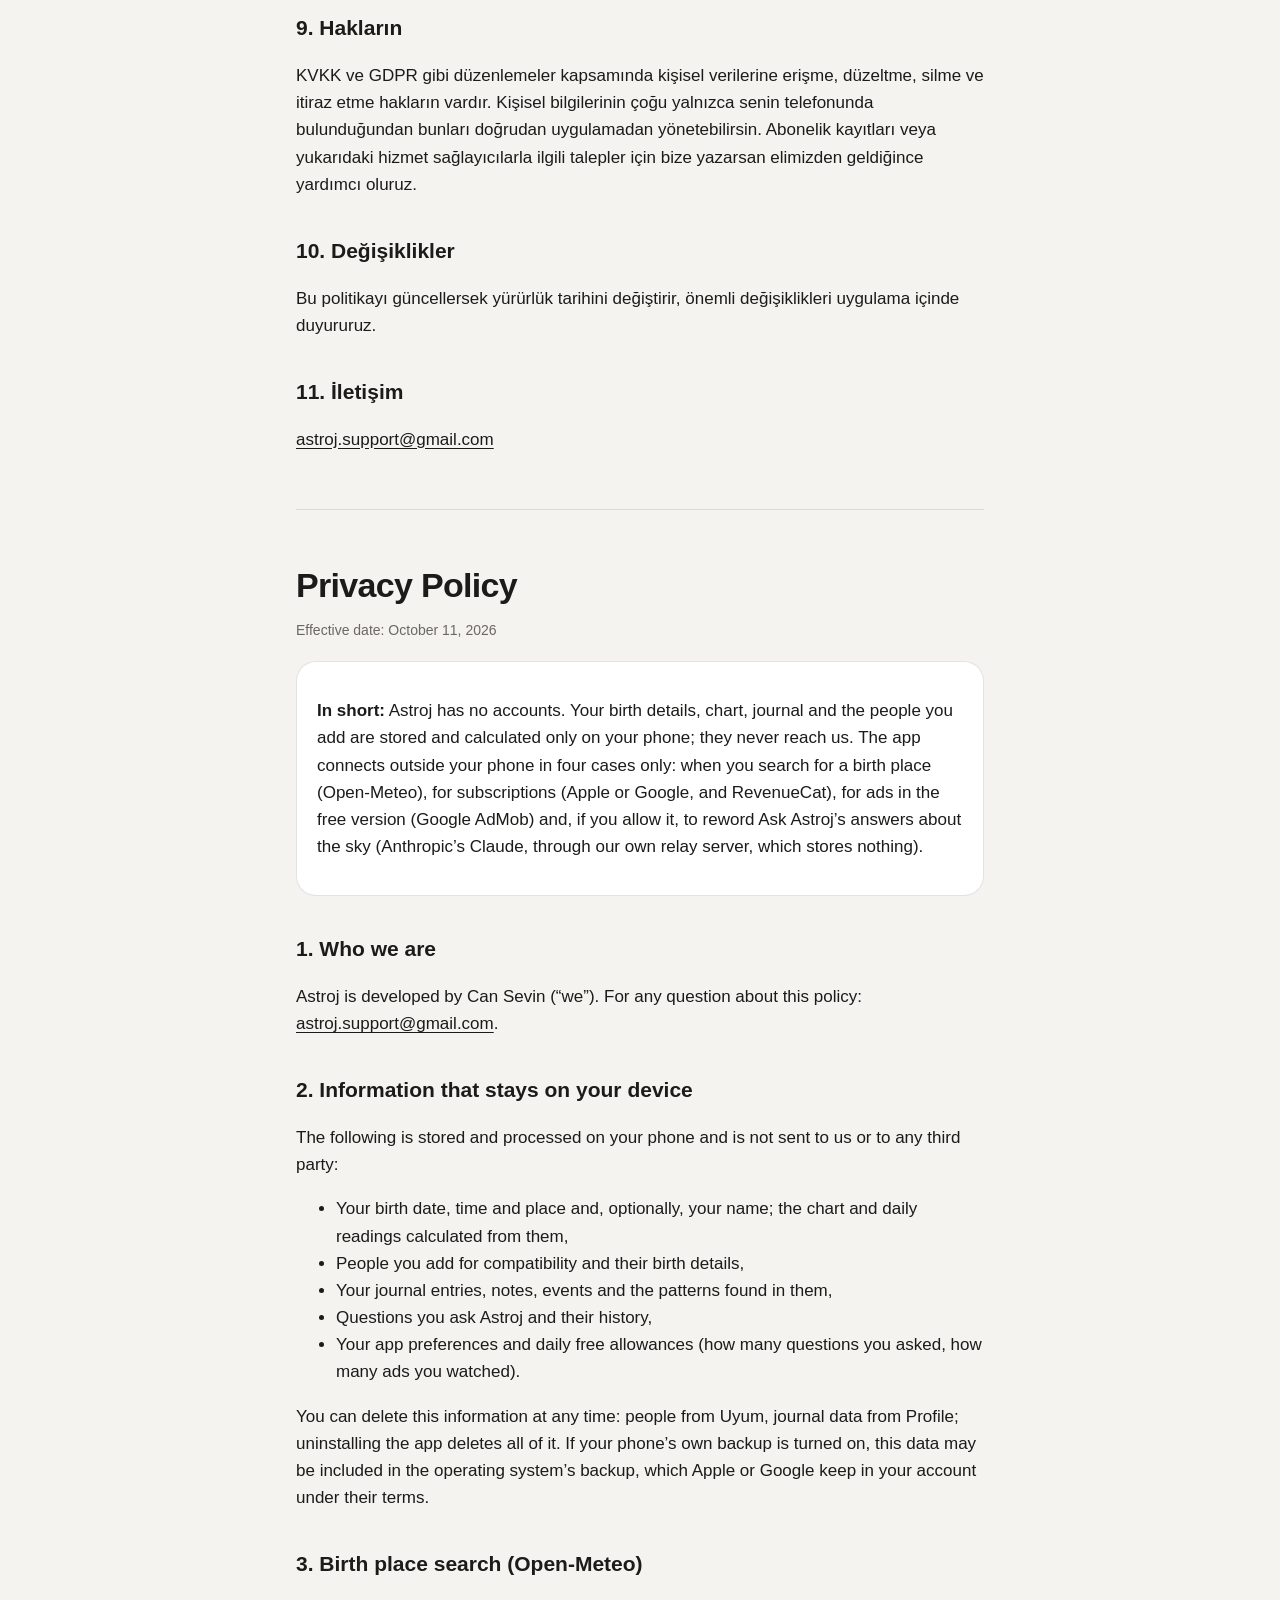
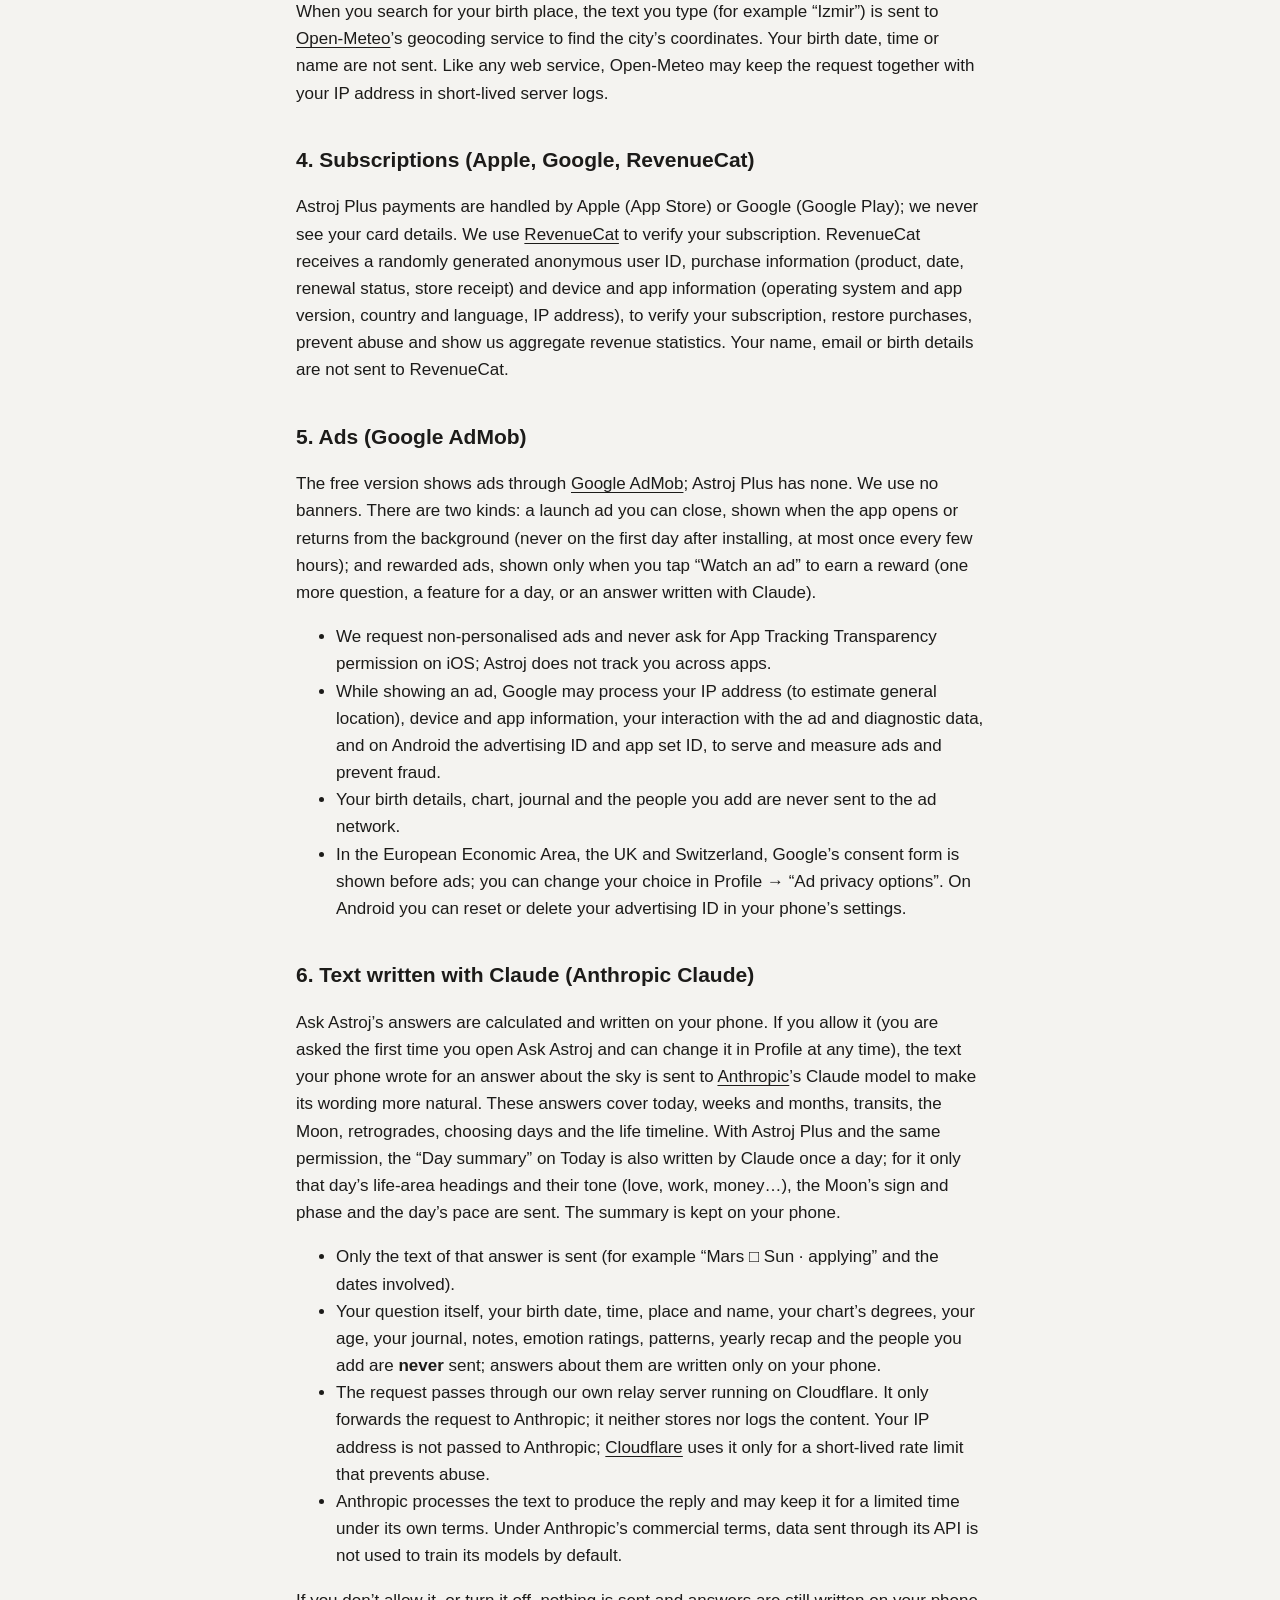
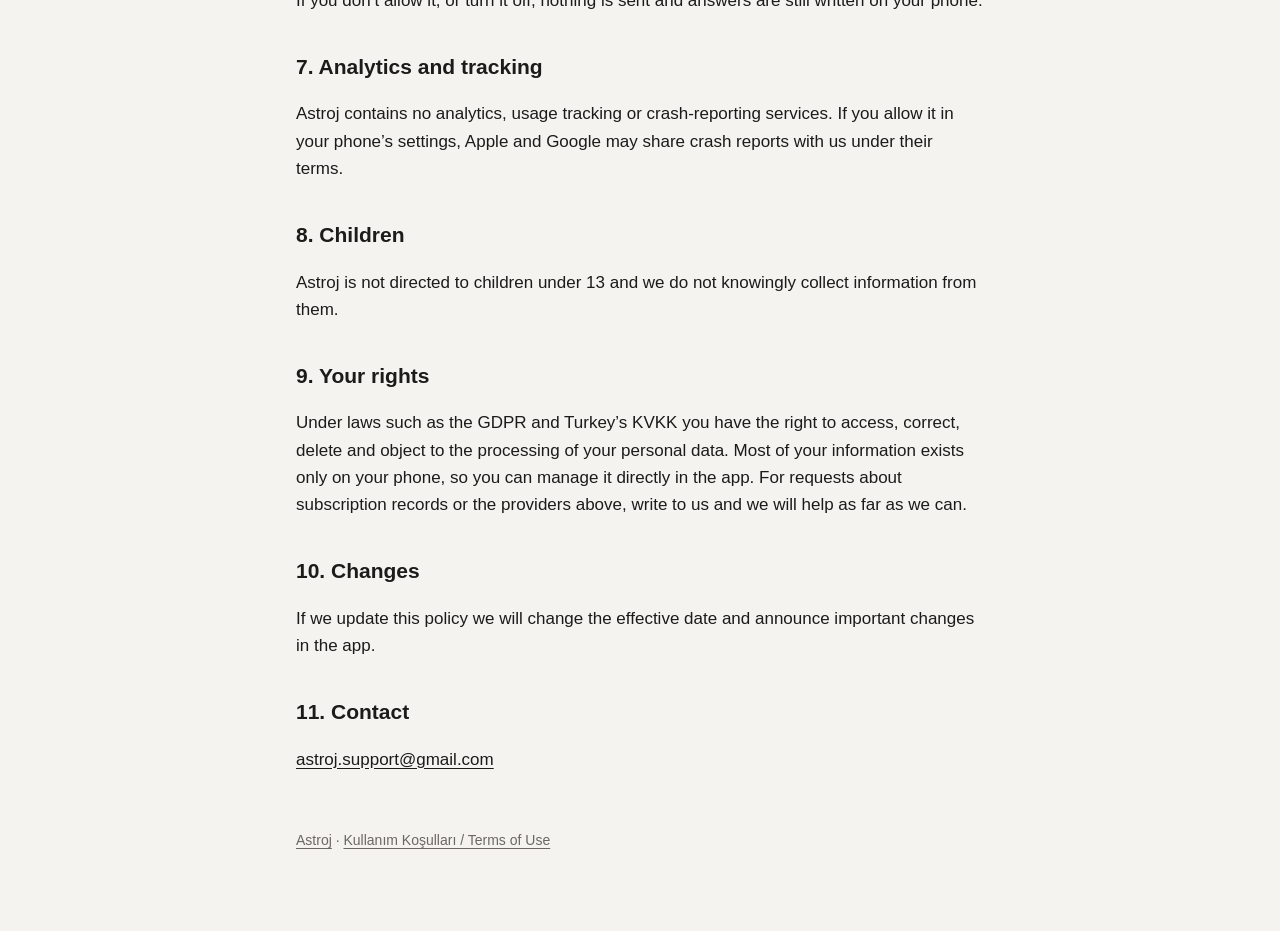
==== commit fb4245af: "Astroj privacy: the Plus day summary written with Claude Co-Authored-By: Claude Opus 5.5 <noreply@an" ====
--- a/astroj/privacy/index.html
+++ b/astroj/privacy/index.html
@@ -87,12 +87,14 @@
           </li>
         </ul>
 
-        <h2>6. Astroj’a sor yanıtlarının dili (Anthropic Claude)</h2>
+        <h2>6. Claude ile yazılan metinler (Anthropic Claude)</h2>
         <p>
           Astroj’a sor’un yanıtlarını telefonun hesaplar ve yazar. İzin verirsen (Astroj’a sor’u ilk açtığında sorulur; Profil’den istediğin
           zaman değiştirebilirsin) gökyüzüyle ilgili yanıtların telefonda yazılmış metni, dilini daha doğal hale getirmek için
           <a href="https://www.anthropic.com/legal/privacy">Anthropic</a>’in Claude modeline gönderilir. Bu yanıtlar şunlardır: bugün,
-          haftalar ve aylar, transitler, Ay, retrolar, gün seçimi ve hayat zaman çizelgesi.
+          haftalar ve aylar, transitler, Ay, retrolar, gün seçimi ve hayat zaman çizelgesi. Astroj Plus’ta aynı izinle, Bugün ekranındaki
+          “Günün özeti” de günde bir kez Claude ile yazılır; bunun için yalnızca o gün hesaplanan hayat alanı başlıkları ve tonları (aşk,
+          iş, para…), Ay’ın burcu ve evresi ve günün temposu gönderilir. Yazılan özet telefonunda saklanır.
         </p>
         <ul>
           <li>Gönderilen yalnızca o yanıtın metnidir (örneğin “Mars □ Güneş · yaklaşıyor” ve ilgili tarihler).</li>
@@ -207,12 +209,14 @@
           </li>
         </ul>
 
-        <h2>6. The wording of Ask Astroj’s answers (Anthropic Claude)</h2>
+        <h2>6. Text written with Claude (Anthropic Claude)</h2>
         <p>
           Ask Astroj’s answers are calculated and written on your phone. If you allow it (you are asked the first time you open Ask Astroj
           and can change it in Profile at any time), the text your phone wrote for an answer about the sky is sent to
           <a href="https://www.anthropic.com/legal/privacy">Anthropic</a>’s Claude model to make its wording more natural. These answers
-          cover today, weeks and months, transits, the Moon, retrogrades, choosing days and the life timeline.
+          cover today, weeks and months, transits, the Moon, retrogrades, choosing days and the life timeline. With Astroj Plus and the
+          same permission, the “Day summary” on Today is also written by Claude once a day; for it only that day’s life-area headings and
+          their tone (love, work, money…), the Moon’s sign and phase and the day’s pace are sent. The summary is kept on your phone.
         </p>
         <ul>
           <li>Only the text of that answer is sent (for example “Mars □ Sun · applying” and the dates involved).</li>
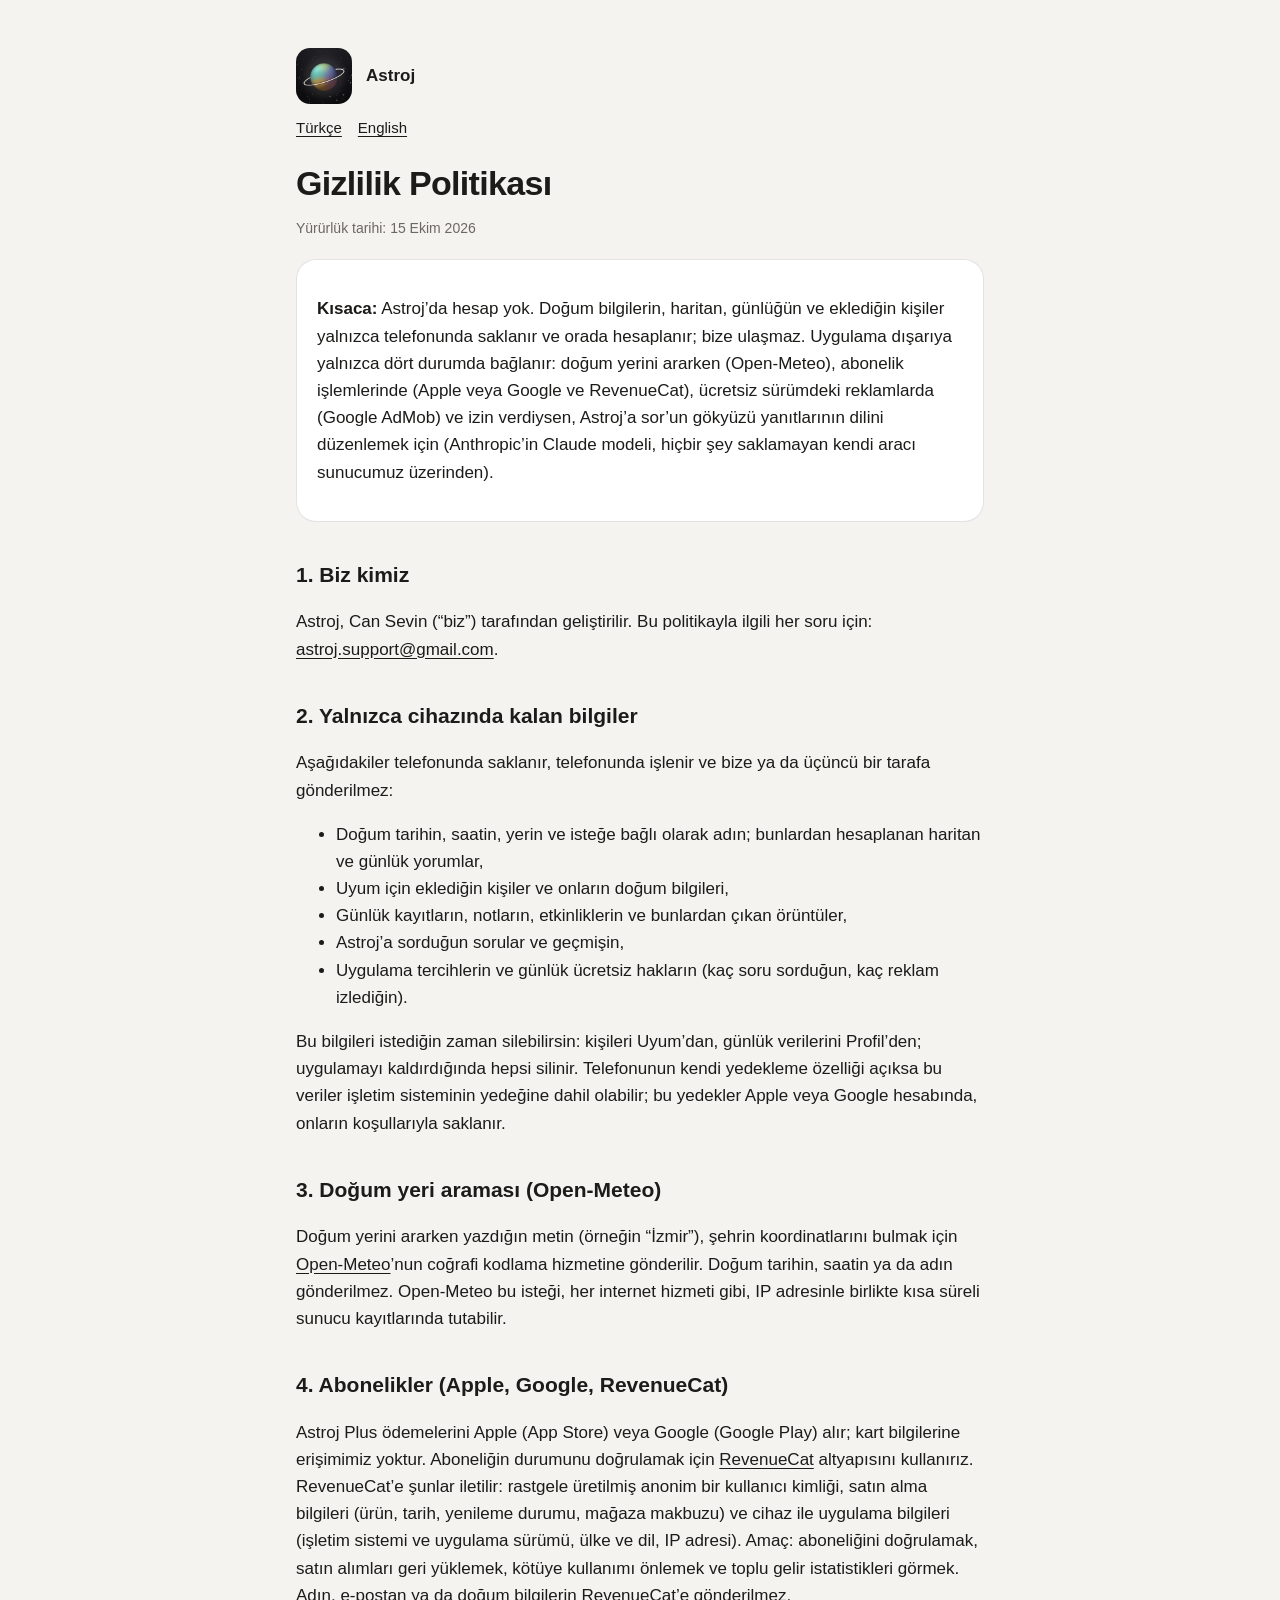
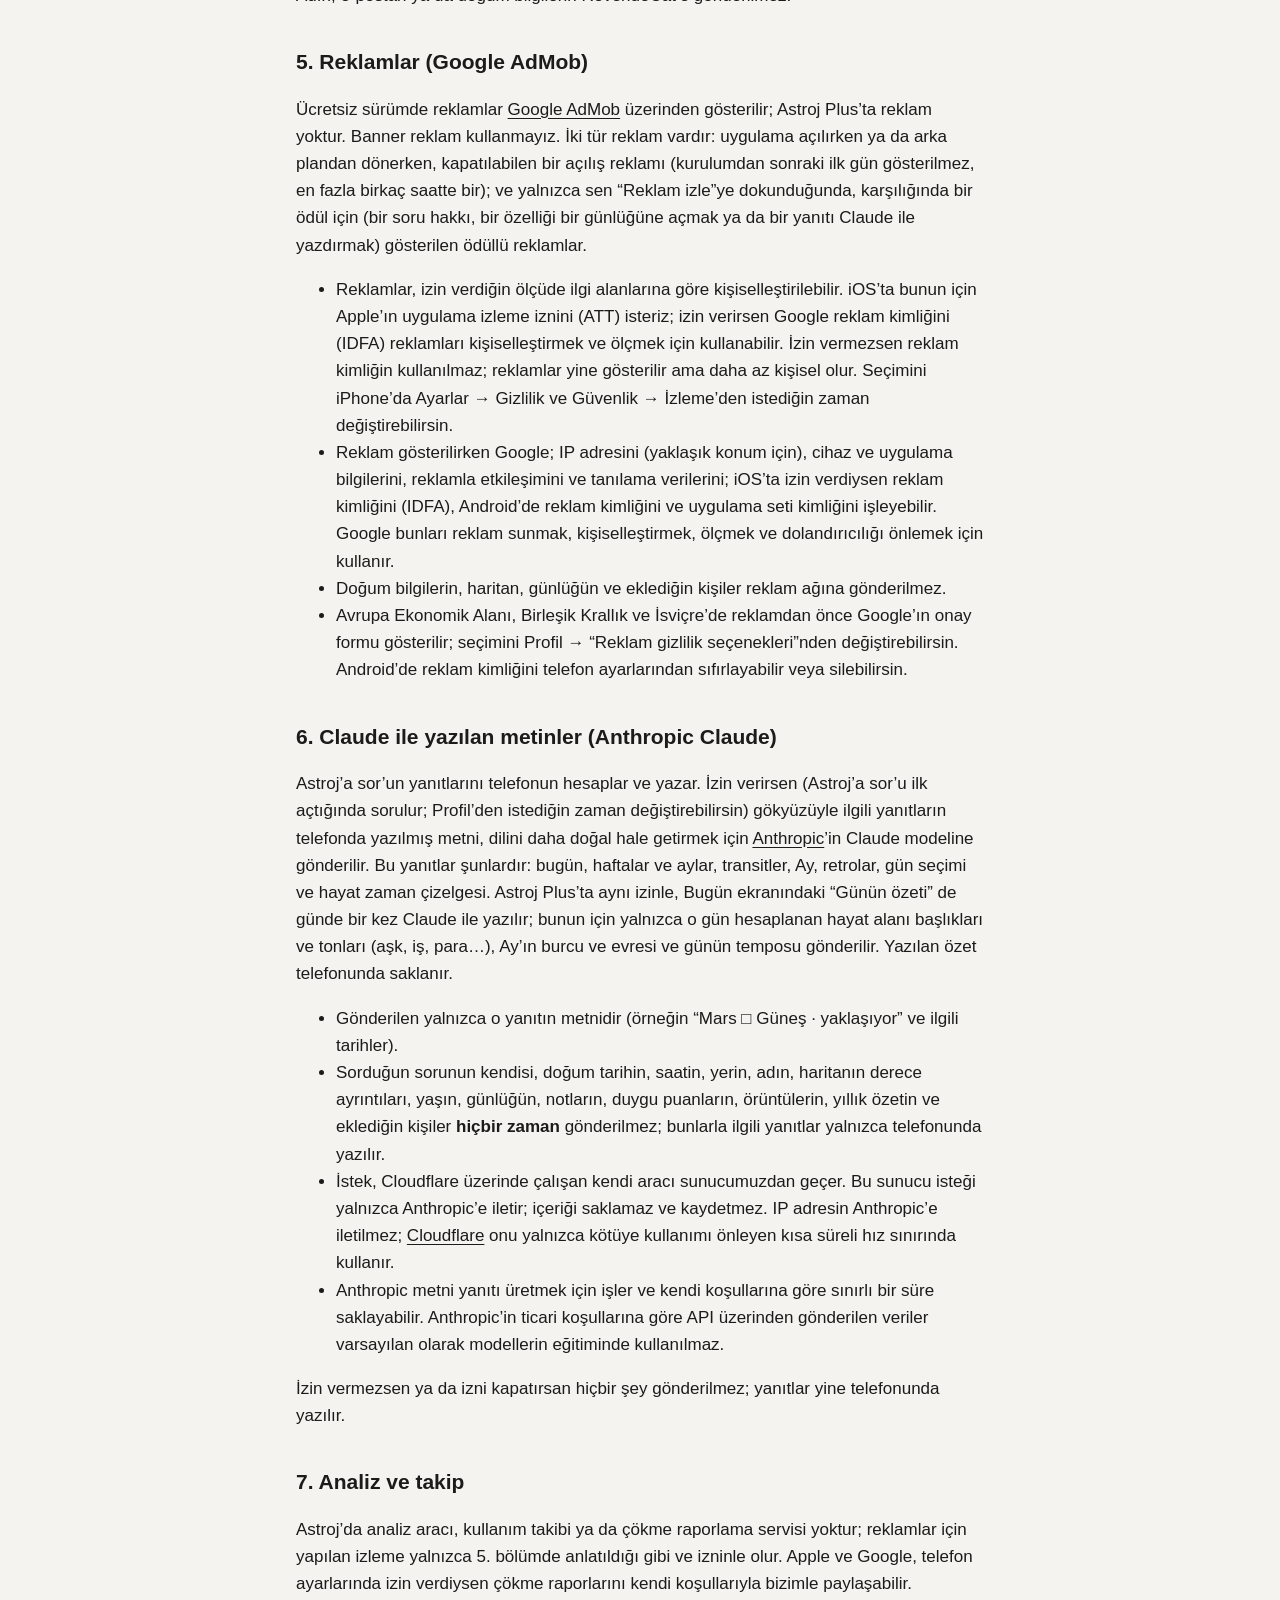
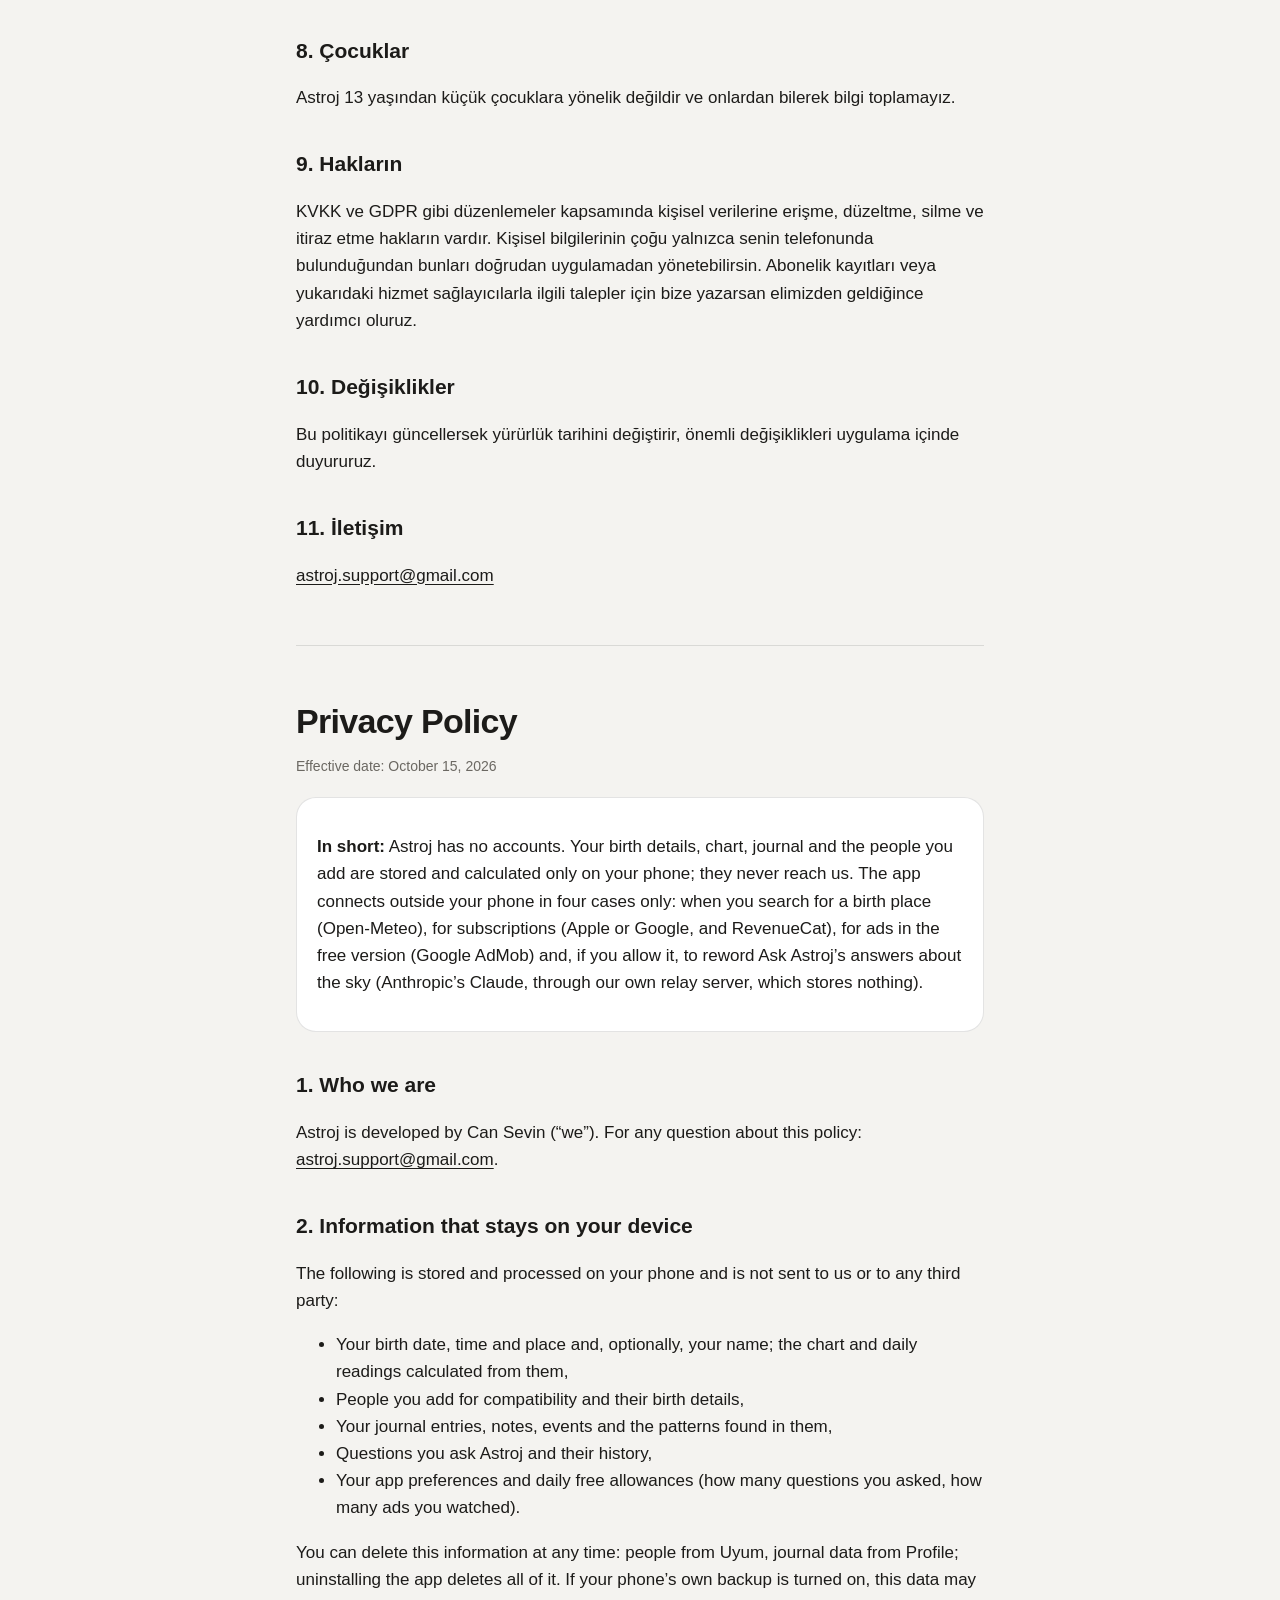
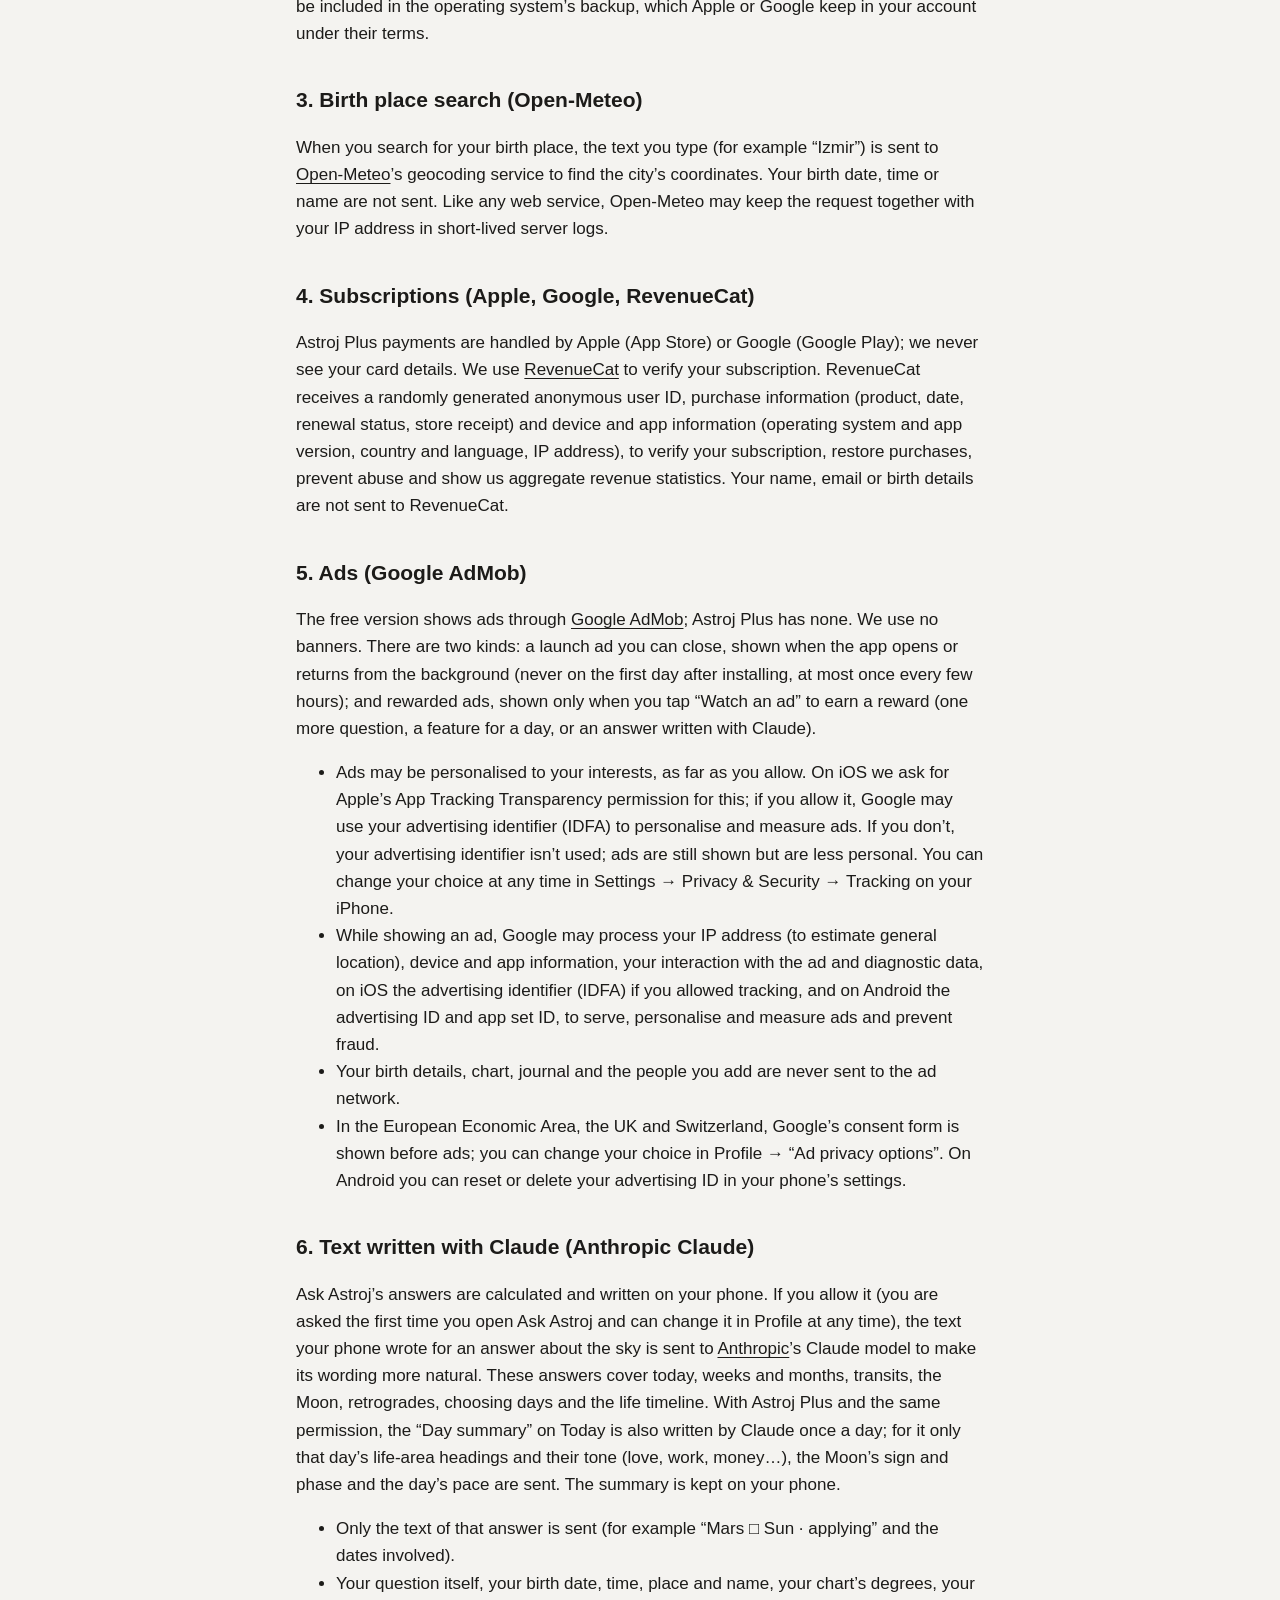
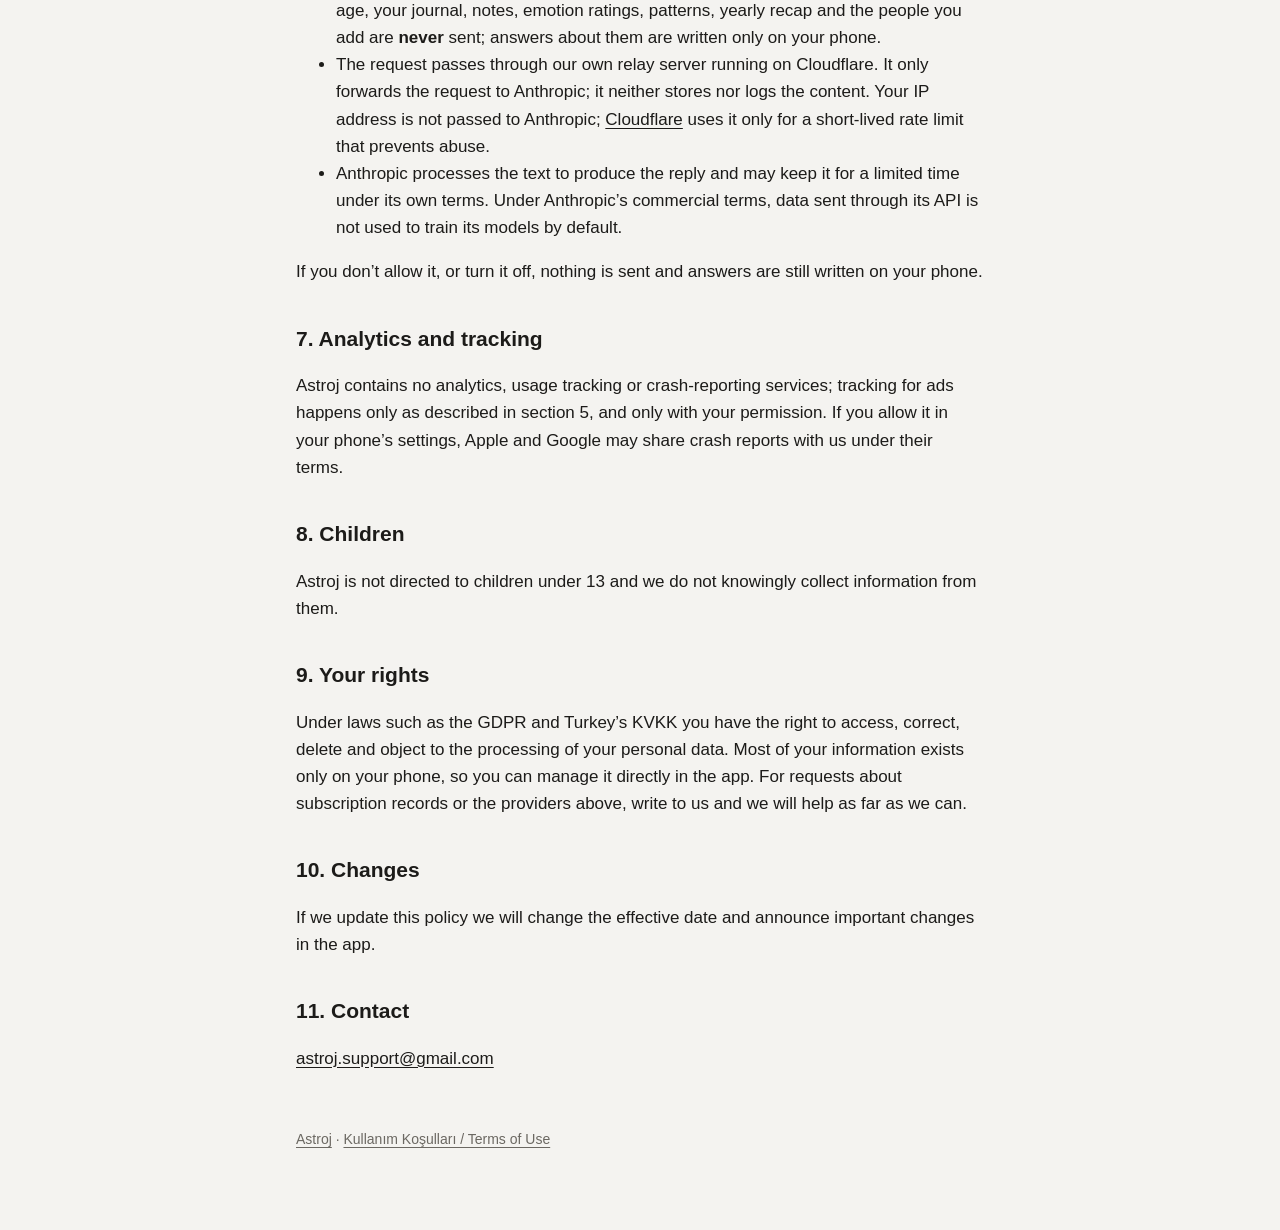
==== commit e3acf79c: "Astroj privacy: personalised ads with Apple's tracking permission Co-Authored-By: Claude Opus 5.5 <n" ====
--- a/astroj/privacy/index.html
+++ b/astroj/privacy/index.html
@@ -17,7 +17,7 @@
 
       <section id="tr">
         <h1>Gizlilik Politikası</h1>
-        <p class="meta">Yürürlük tarihi: 11 Ekim 2026</p>
+        <p class="meta">Yürürlük tarihi: 15 Ekim 2026</p>
 
         <div class="summary">
           <p>
@@ -73,11 +73,11 @@
           ödüllü reklamlar.
         </p>
         <ul>
-          <li>Kişiselleştirilmemiş reklam isteriz ve iOS’ta uygulama izleme izni (ATT) istemeyiz; Astroj seni uygulamalar arasında izlemez.</li>
+          <li>Reklamlar, izin verdiğin ölçüde ilgi alanlarına göre kişiselleştirilebilir. iOS’ta bunun için Apple’ın uygulama izleme iznini (ATT) isteriz; izin verirsen Google reklam kimliğini (IDFA) reklamları kişiselleştirmek ve ölçmek için kullanabilir. İzin vermezsen reklam kimliğin kullanılmaz; reklamlar yine gösterilir ama daha az kişisel olur. Seçimini iPhone’da Ayarlar → Gizlilik ve Güvenlik → İzleme’den istediğin zaman değiştirebilirsin.</li>
           <li>
             Reklam gösterilirken Google; IP adresini (yaklaşık konum için), cihaz ve uygulama bilgilerini, reklamla etkileşimini ve
-            tanılama verilerini; Android’de ayrıca reklam kimliğini ve uygulama seti kimliğini işleyebilir. Google bunları reklam sunmak,
-            ölçmek ve dolandırıcılığı önlemek için kullanır.
+            tanılama verilerini; iOS’ta izin verdiysen reklam kimliğini (IDFA), Android’de reklam kimliğini ve uygulama seti kimliğini işleyebilir.
+            Google bunları reklam sunmak, kişiselleştirmek, ölçmek ve dolandırıcılığı önlemek için kullanır.
           </li>
           <li>Doğum bilgilerin, haritan, günlüğün ve eklediğin kişiler reklam ağına gönderilmez.</li>
           <li>
@@ -117,7 +117,7 @@
 
         <h2>7. Analiz ve takip</h2>
         <p>
-          Astroj’da analiz aracı, kullanım takibi ya da çökme raporlama servisi yoktur. Apple ve Google, telefon ayarlarında izin verdiysen
+          Astroj’da analiz aracı, kullanım takibi ya da çökme raporlama servisi yoktur; reklamlar için yapılan izleme yalnızca 5. bölümde anlatıldığı gibi ve izninle olur. Apple ve Google, telefon ayarlarında izin verdiysen
           çökme raporlarını kendi koşullarıyla bizimle paylaşabilir.
         </p>
 
@@ -142,7 +142,7 @@
 
       <section id="en" lang="en">
         <h1>Privacy Policy</h1>
-        <p class="meta">Effective date: October 11, 2026</p>
+        <p class="meta">Effective date: October 15, 2026</p>
 
         <div class="summary">
           <p>
@@ -196,11 +196,11 @@
           (one more question, a feature for a day, or an answer written with Claude).
         </p>
         <ul>
-          <li>We request non-personalised ads and never ask for App Tracking Transparency permission on iOS; Astroj does not track you across apps.</li>
+          <li>Ads may be personalised to your interests, as far as you allow. On iOS we ask for Apple’s App Tracking Transparency permission for this; if you allow it, Google may use your advertising identifier (IDFA) to personalise and measure ads. If you don’t, your advertising identifier isn’t used; ads are still shown but are less personal. You can change your choice at any time in Settings → Privacy &amp; Security → Tracking on your iPhone.</li>
           <li>
             While showing an ad, Google may process your IP address (to estimate general location), device and app information, your
-            interaction with the ad and diagnostic data, and on Android the advertising ID and app set ID, to serve and measure ads and
-            prevent fraud.
+            interaction with the ad and diagnostic data, on iOS the advertising identifier (IDFA) if you allowed tracking, and on Android the
+            advertising ID and app set ID, to serve, personalise and measure ads and prevent fraud.
           </li>
           <li>Your birth details, chart, journal and the people you add are never sent to the ad network.</li>
           <li>
@@ -239,7 +239,7 @@
 
         <h2>7. Analytics and tracking</h2>
         <p>
-          Astroj contains no analytics, usage tracking or crash-reporting services. If you allow it in your phone’s settings, Apple and
+          Astroj contains no analytics, usage tracking or crash-reporting services; tracking for ads happens only as described in section 5, and only with your permission. If you allow it in your phone’s settings, Apple and
           Google may share crash reports with us under their terms.
         </p>
 
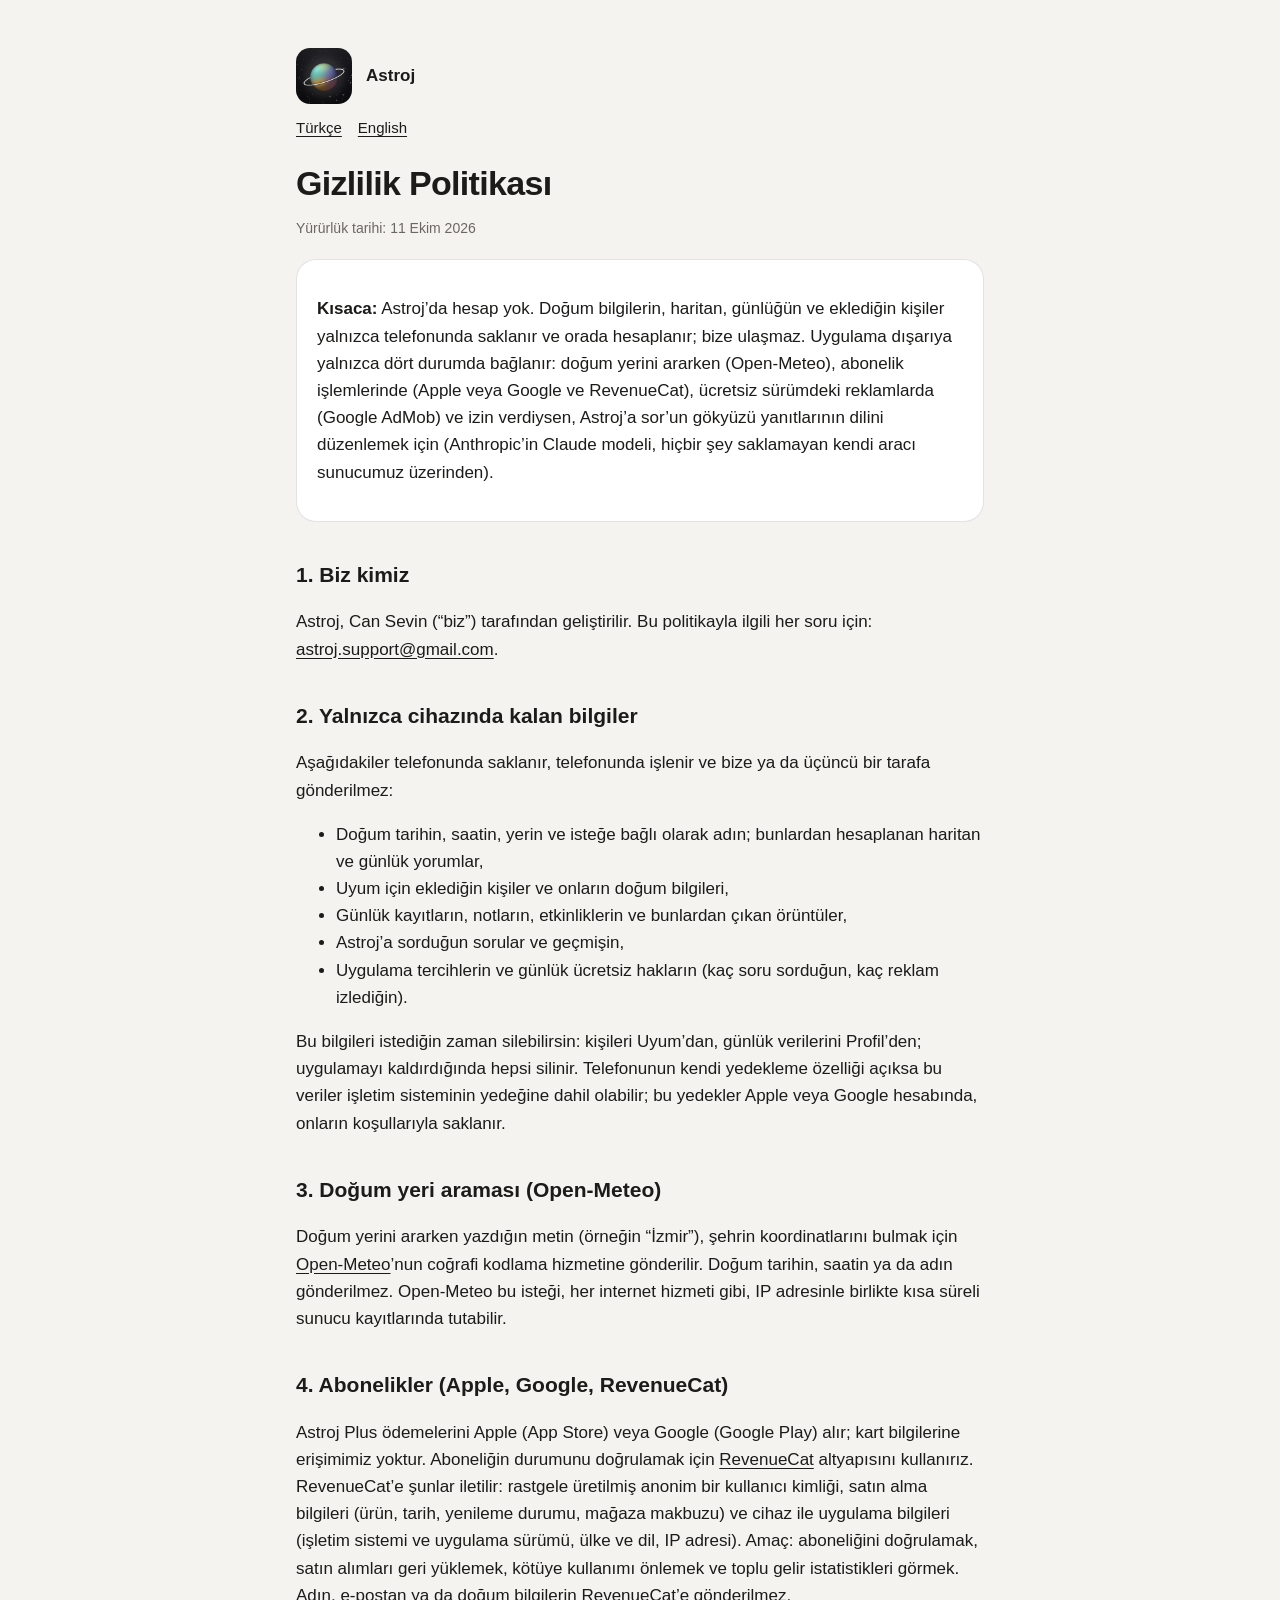
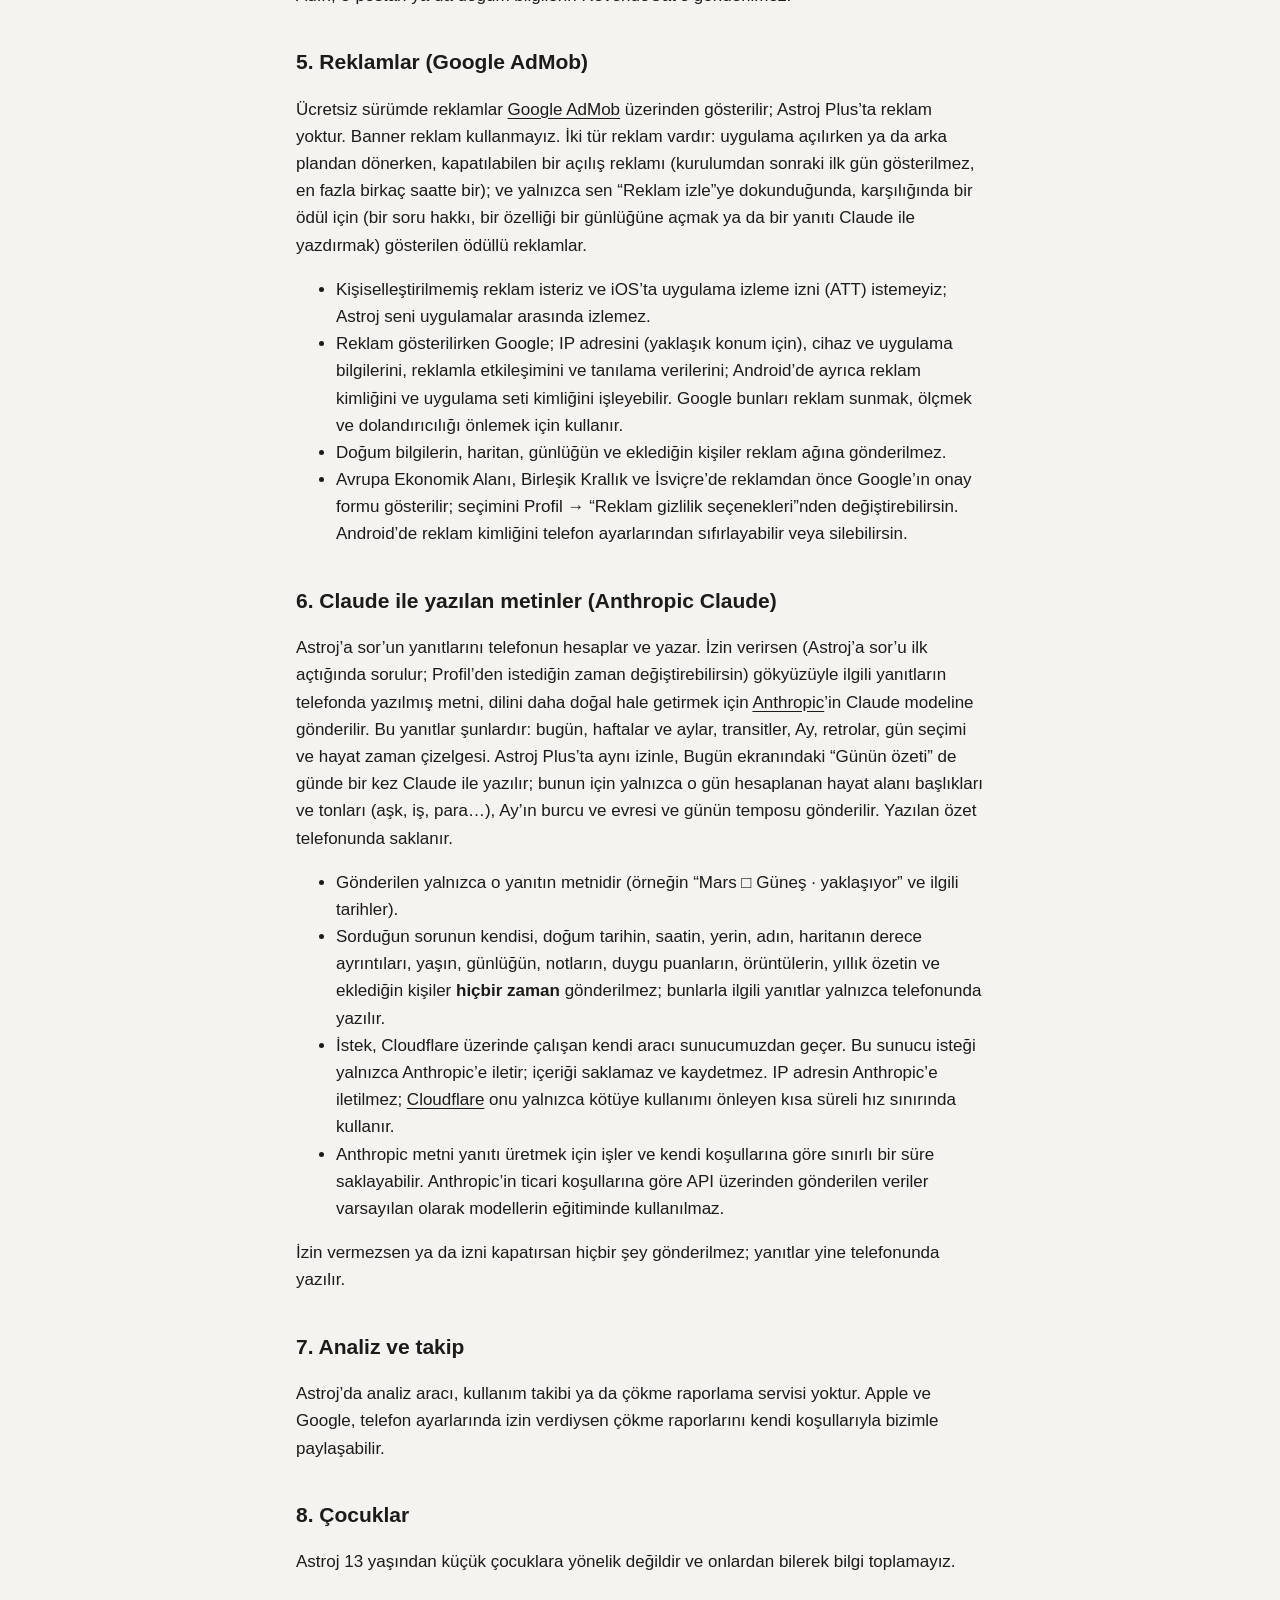
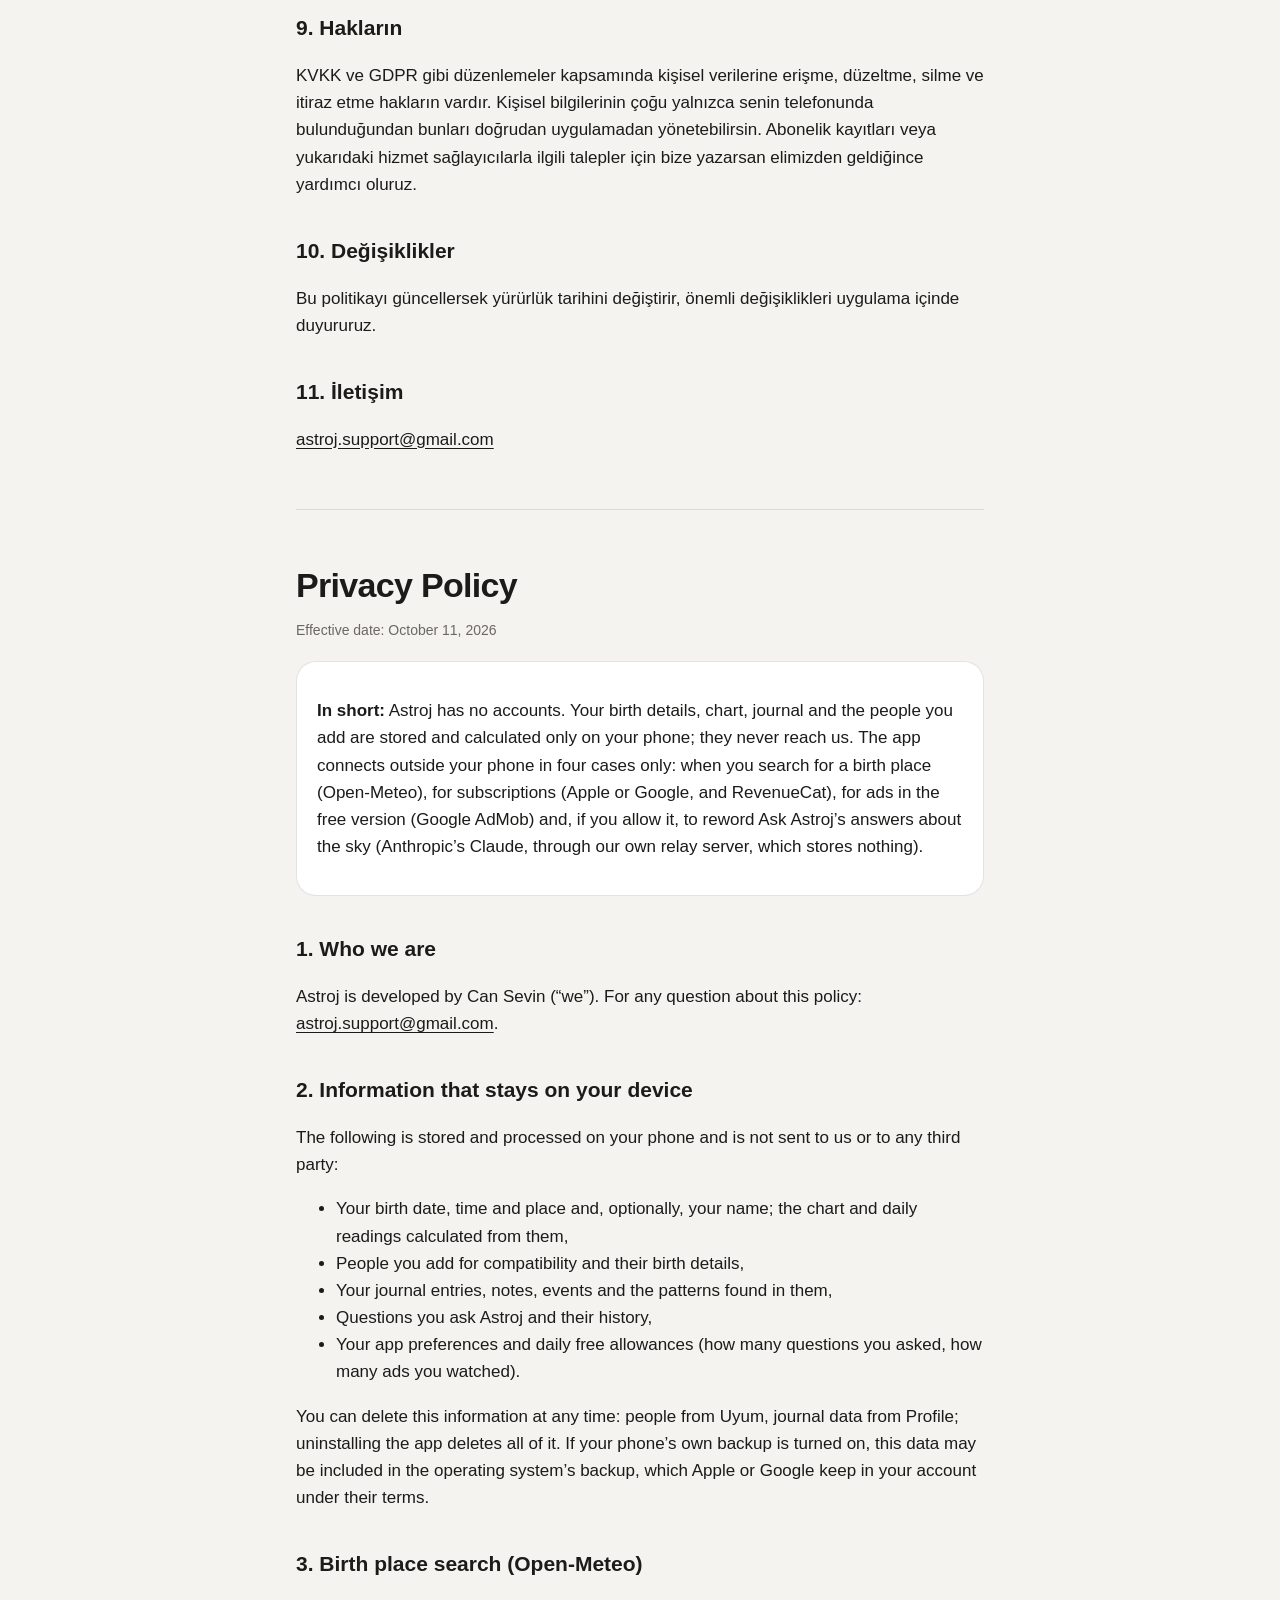
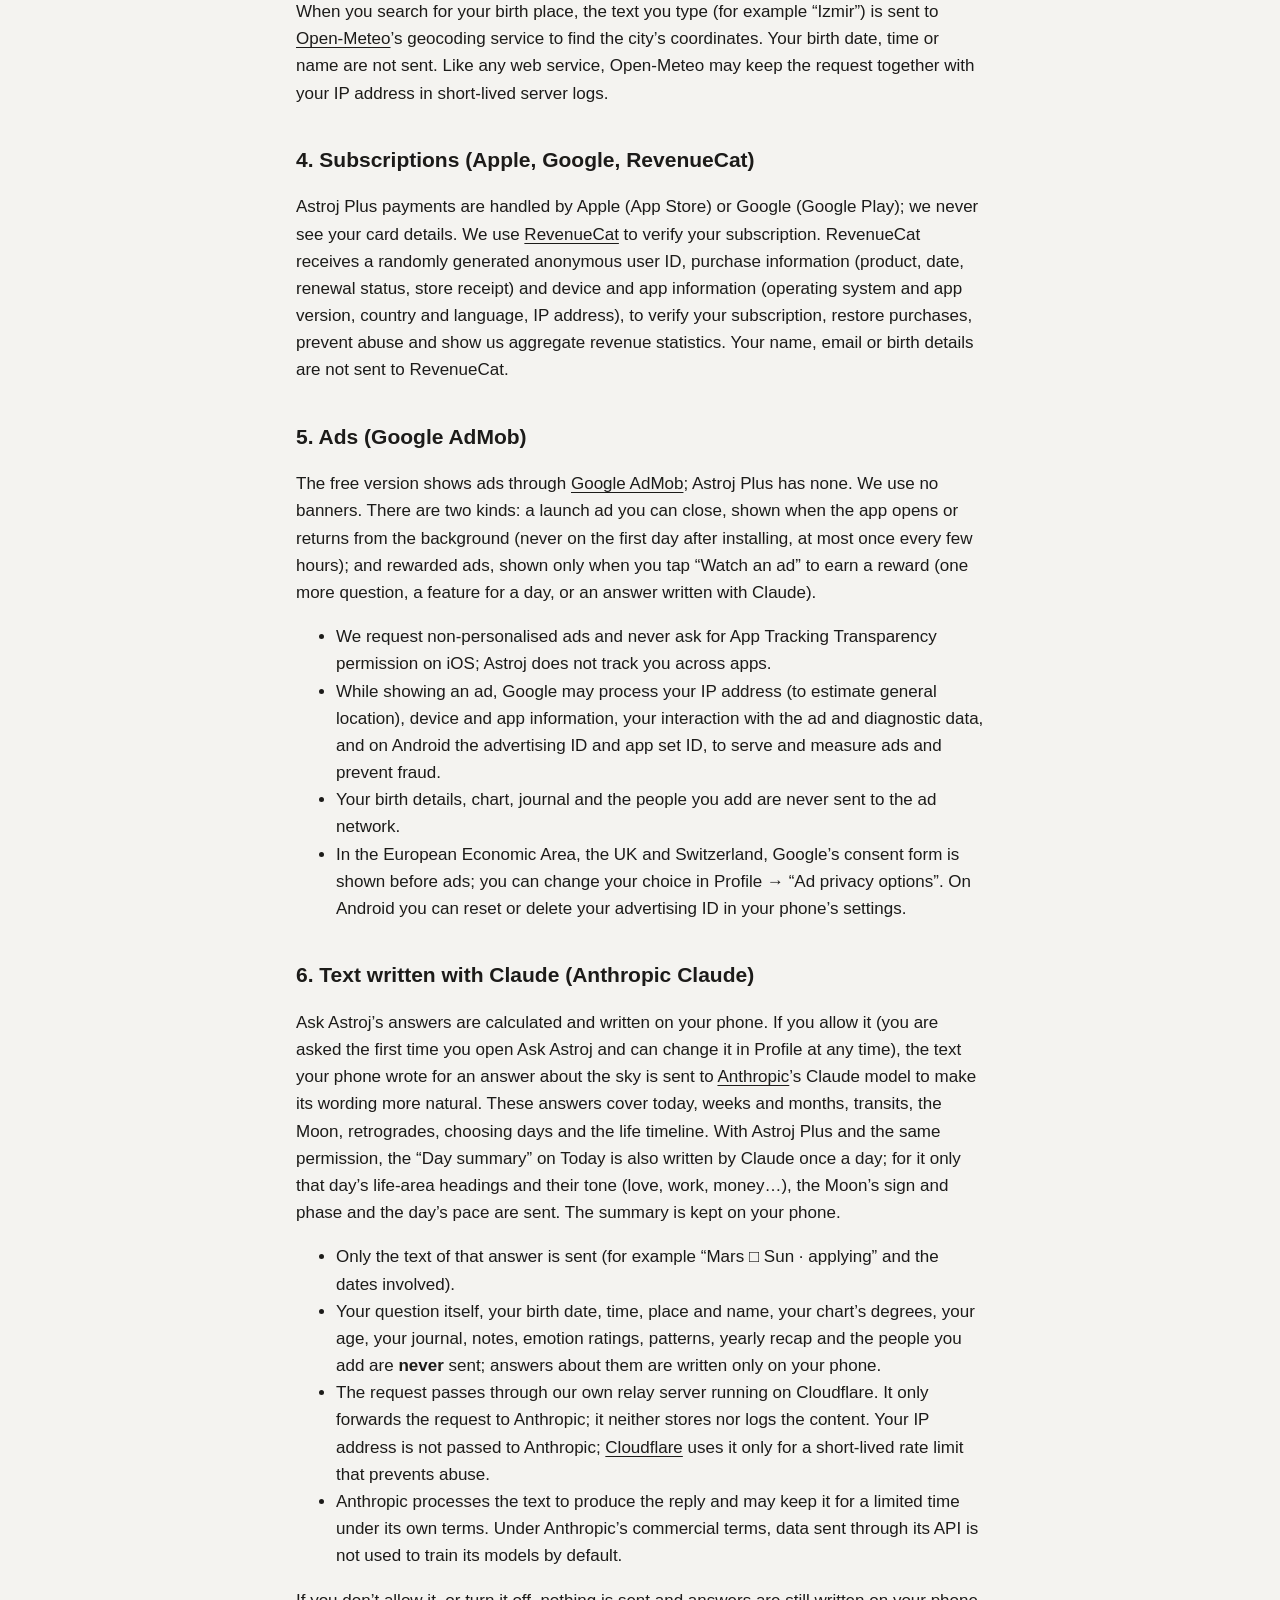
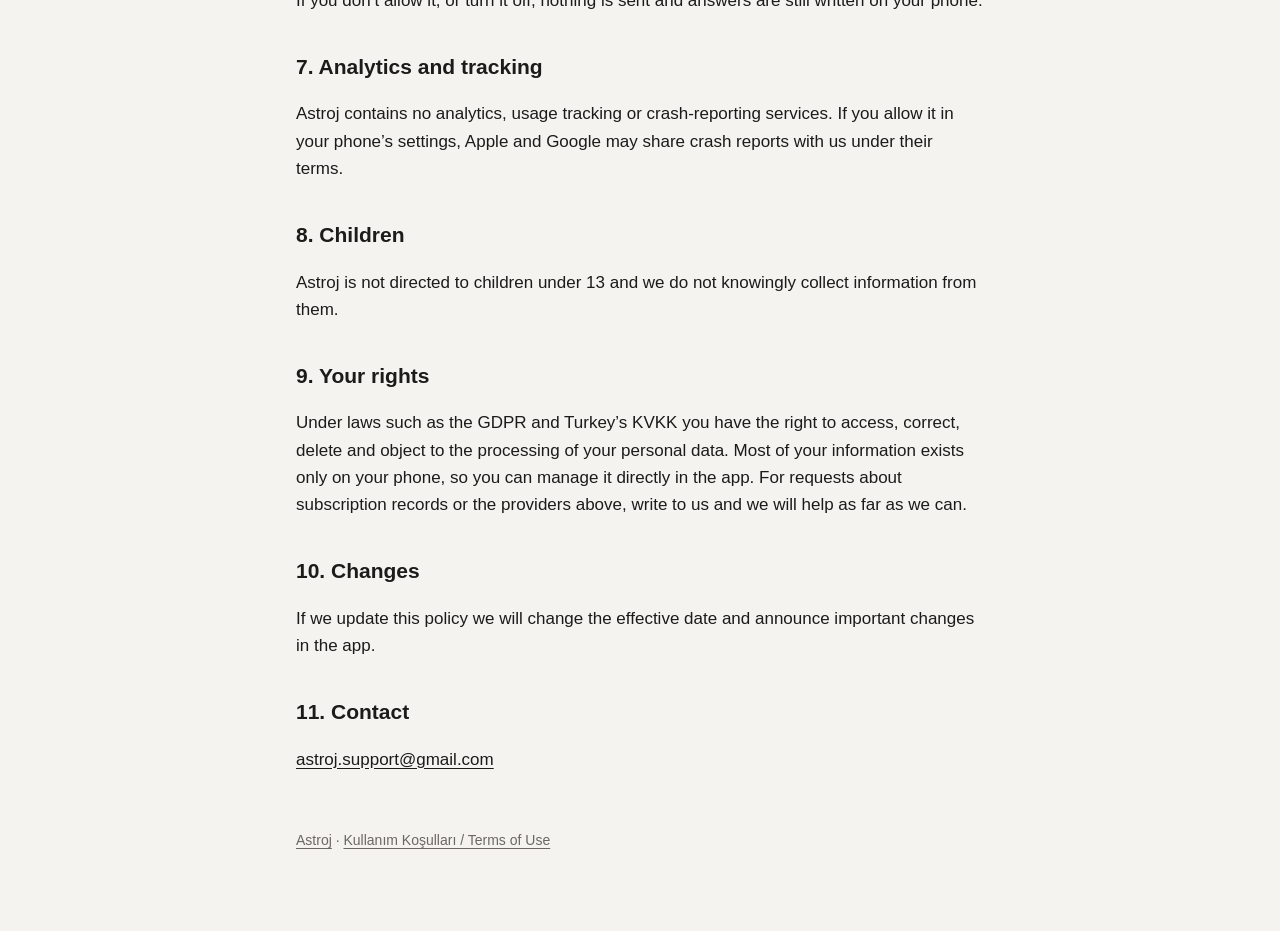
==== commit 529a4135: "Revert Astroj privacy to non-personalised ads until 1.0.1 ships ATT Co-Authored-By: Claude Opus 5.5 " ====
--- a/astroj/privacy/index.html
+++ b/astroj/privacy/index.html
@@ -17,7 +17,7 @@
 
       <section id="tr">
         <h1>Gizlilik Politikası</h1>
-        <p class="meta">Yürürlük tarihi: 15 Ekim 2026</p>
+        <p class="meta">Yürürlük tarihi: 11 Ekim 2026</p>
 
         <div class="summary">
           <p>
@@ -73,11 +73,11 @@
           ödüllü reklamlar.
         </p>
         <ul>
-          <li>Reklamlar, izin verdiğin ölçüde ilgi alanlarına göre kişiselleştirilebilir. iOS’ta bunun için Apple’ın uygulama izleme iznini (ATT) isteriz; izin verirsen Google reklam kimliğini (IDFA) reklamları kişiselleştirmek ve ölçmek için kullanabilir. İzin vermezsen reklam kimliğin kullanılmaz; reklamlar yine gösterilir ama daha az kişisel olur. Seçimini iPhone’da Ayarlar → Gizlilik ve Güvenlik → İzleme’den istediğin zaman değiştirebilirsin.</li>
+          <li>Kişiselleştirilmemiş reklam isteriz ve iOS’ta uygulama izleme izni (ATT) istemeyiz; Astroj seni uygulamalar arasında izlemez.</li>
           <li>
             Reklam gösterilirken Google; IP adresini (yaklaşık konum için), cihaz ve uygulama bilgilerini, reklamla etkileşimini ve
-            tanılama verilerini; iOS’ta izin verdiysen reklam kimliğini (IDFA), Android’de reklam kimliğini ve uygulama seti kimliğini işleyebilir.
-            Google bunları reklam sunmak, kişiselleştirmek, ölçmek ve dolandırıcılığı önlemek için kullanır.
+            tanılama verilerini; Android’de ayrıca reklam kimliğini ve uygulama seti kimliğini işleyebilir. Google bunları reklam sunmak,
+            ölçmek ve dolandırıcılığı önlemek için kullanır.
           </li>
           <li>Doğum bilgilerin, haritan, günlüğün ve eklediğin kişiler reklam ağına gönderilmez.</li>
           <li>
@@ -117,7 +117,7 @@
 
         <h2>7. Analiz ve takip</h2>
         <p>
-          Astroj’da analiz aracı, kullanım takibi ya da çökme raporlama servisi yoktur; reklamlar için yapılan izleme yalnızca 5. bölümde anlatıldığı gibi ve izninle olur. Apple ve Google, telefon ayarlarında izin verdiysen
+          Astroj’da analiz aracı, kullanım takibi ya da çökme raporlama servisi yoktur. Apple ve Google, telefon ayarlarında izin verdiysen
           çökme raporlarını kendi koşullarıyla bizimle paylaşabilir.
         </p>
 
@@ -142,7 +142,7 @@
 
       <section id="en" lang="en">
         <h1>Privacy Policy</h1>
-        <p class="meta">Effective date: October 15, 2026</p>
+        <p class="meta">Effective date: October 11, 2026</p>
 
         <div class="summary">
           <p>
@@ -196,11 +196,11 @@
           (one more question, a feature for a day, or an answer written with Claude).
         </p>
         <ul>
-          <li>Ads may be personalised to your interests, as far as you allow. On iOS we ask for Apple’s App Tracking Transparency permission for this; if you allow it, Google may use your advertising identifier (IDFA) to personalise and measure ads. If you don’t, your advertising identifier isn’t used; ads are still shown but are less personal. You can change your choice at any time in Settings → Privacy &amp; Security → Tracking on your iPhone.</li>
+          <li>We request non-personalised ads and never ask for App Tracking Transparency permission on iOS; Astroj does not track you across apps.</li>
           <li>
             While showing an ad, Google may process your IP address (to estimate general location), device and app information, your
-            interaction with the ad and diagnostic data, on iOS the advertising identifier (IDFA) if you allowed tracking, and on Android the
-            advertising ID and app set ID, to serve, personalise and measure ads and prevent fraud.
+            interaction with the ad and diagnostic data, and on Android the advertising ID and app set ID, to serve and measure ads and
+            prevent fraud.
           </li>
           <li>Your birth details, chart, journal and the people you add are never sent to the ad network.</li>
           <li>
@@ -239,7 +239,7 @@
 
         <h2>7. Analytics and tracking</h2>
         <p>
-          Astroj contains no analytics, usage tracking or crash-reporting services; tracking for ads happens only as described in section 5, and only with your permission. If you allow it in your phone’s settings, Apple and
+          Astroj contains no analytics, usage tracking or crash-reporting services. If you allow it in your phone’s settings, Apple and
           Google may share crash reports with us under their terms.
         </p>
 
